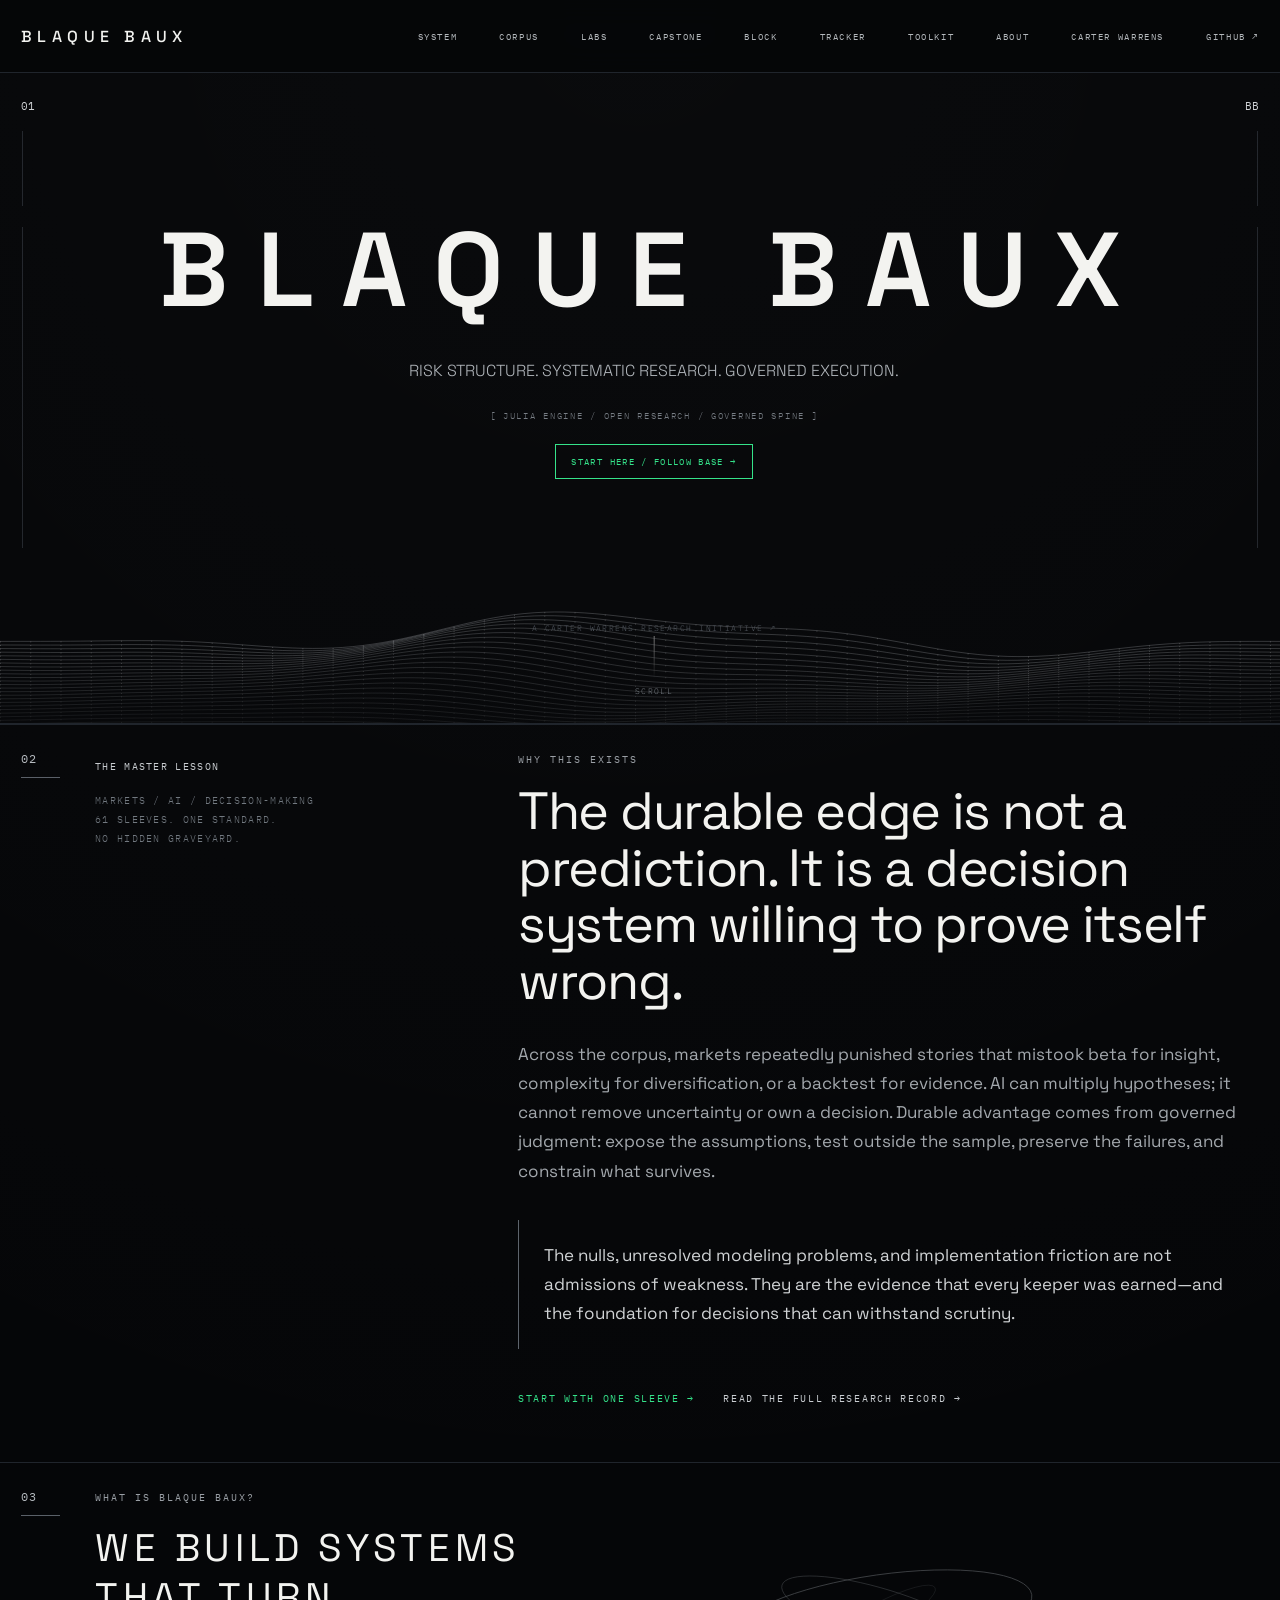
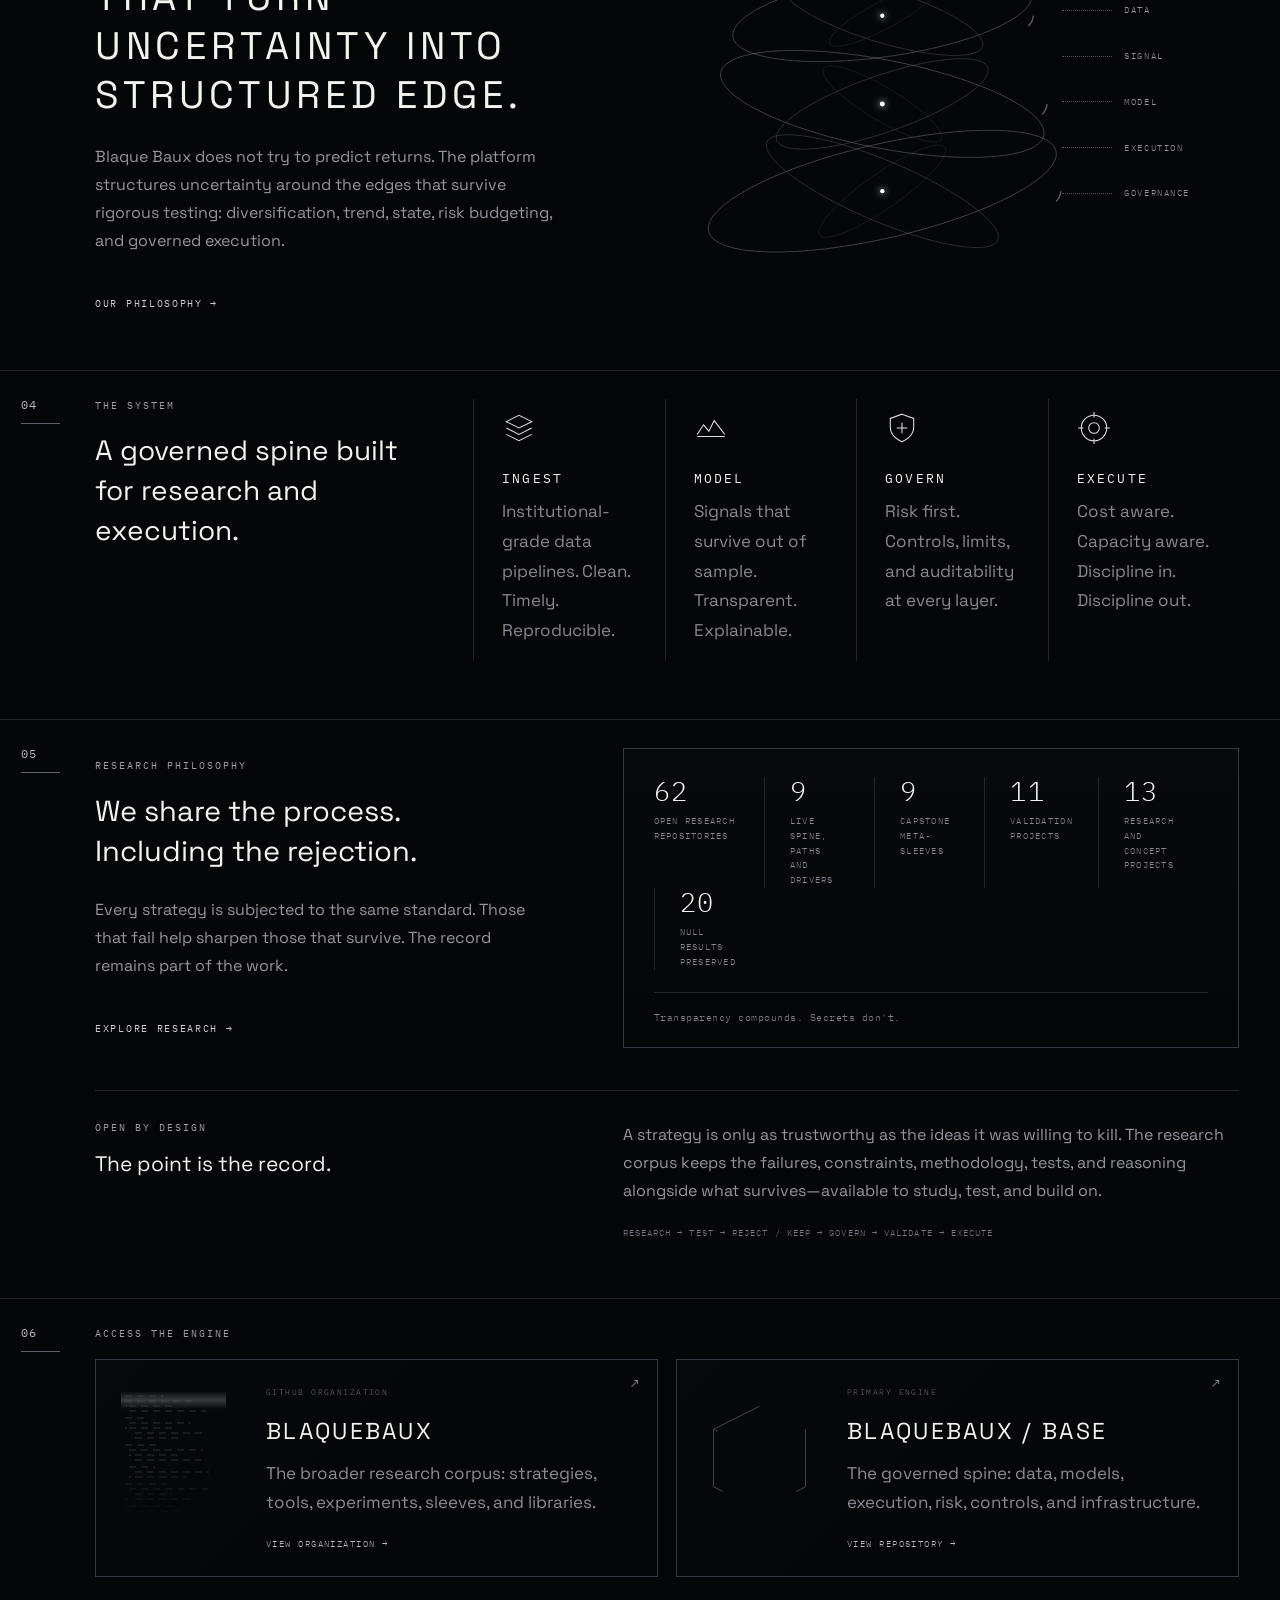
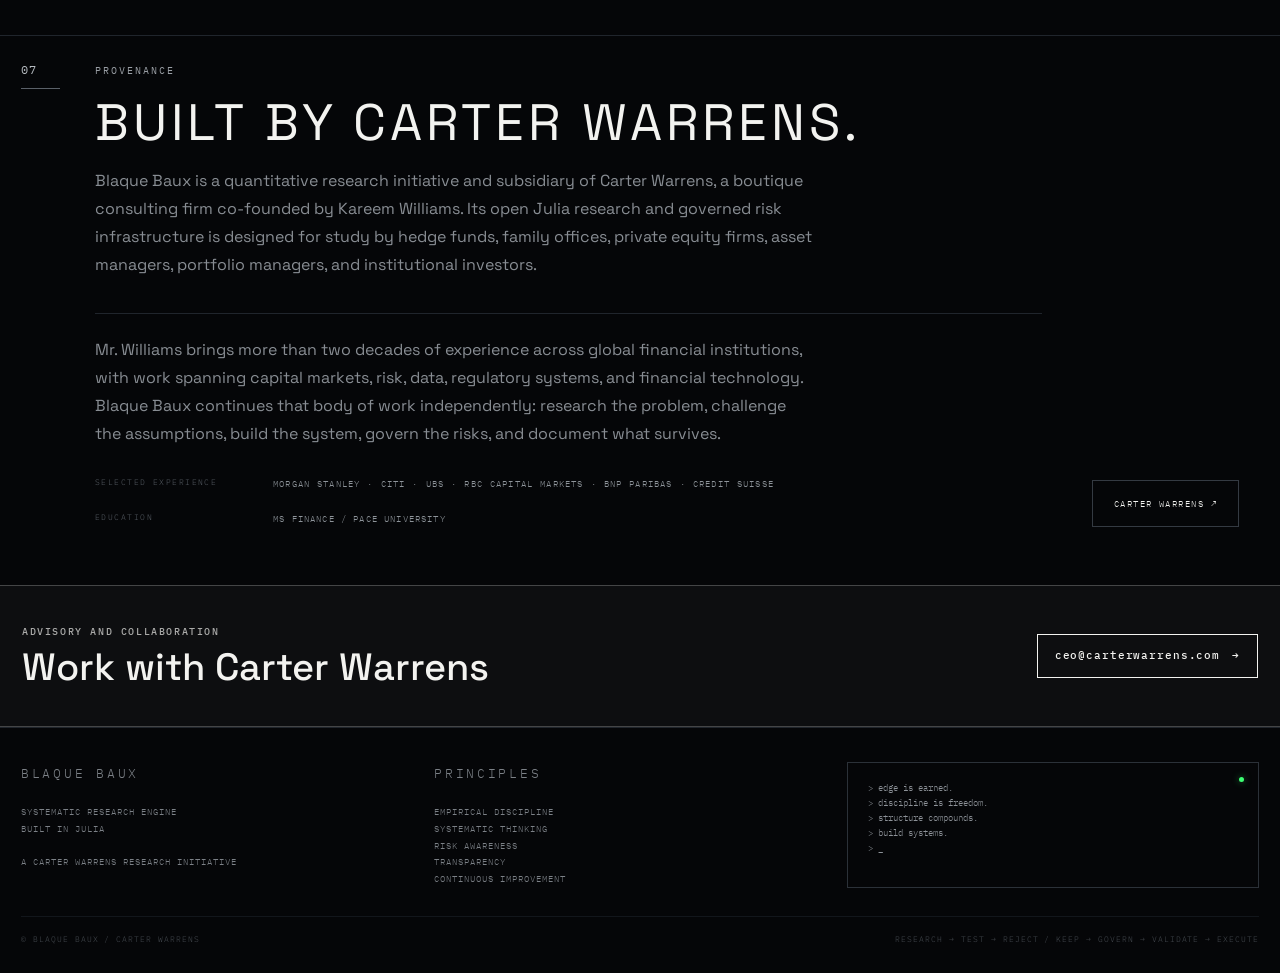
==== index.html @ e94e5d99 "toolkit: dedicated /toolkit/ page + nav, sitemap, llms entry Gives the governed validation toolkit a" ====
<!doctype html>
<html lang="en">
<head>
<meta charset="utf-8">
<meta name="viewport" content="width=device-width, initial-scale=1">
<meta name="google-site-verification" content="dV3jRwW3dOrwzOcweWqBWIUGRLoaKj0uWDyItdjZv2Q">
<title>BLAQUE BAUX — Risk Structure. Systematic Research. Governed Execution.</title>
<link rel="canonical" href="https://www.blaquebaux.com/">
<link rel="icon" href="/favicon.svg" type="image/svg+xml">
<meta name="robots" content="index,follow,max-image-preview:large,max-snippet:-1,max-video-preview:-1">
<meta name="author" content="Carter Warrens">
<meta property="og:title" content="BLAQUE BAUX — Systematic Research and Governed Execution">
<meta property="og:description" content="Julia-based systematic research and governed risk infrastructure for hedge funds, family offices, private equity firms, asset managers, and institutional investors.">
<meta property="og:type" content="website">
<meta property="og:url" content="https://www.blaquebaux.com/">
<meta property="og:site_name" content="BLAQUE BAUX">
<meta property="og:locale" content="en_US">
<meta property="og:image" content="https://www.blaquebaux.com/assets/blaque-baux-social.png">
<meta property="og:image:secure_url" content="https://www.blaquebaux.com/assets/blaque-baux-social.png">
<meta property="og:image:width" content="1200">
<meta property="og:image:height" content="630">
<meta property="og:image:alt" content="BLAQUE BAUX systematic research engine visualization">
<meta name="twitter:card" content="summary_large_image">
<meta name="twitter:title" content="BLAQUE BAUX — Systematic Research and Governed Execution">
<meta name="twitter:description" content="Julia-based systematic research and governed risk infrastructure for hedge funds, family offices, private equity firms, asset managers, and institutional investors.">
<meta name="twitter:image" content="https://www.blaquebaux.com/assets/blaque-baux-social.png">
<meta name="twitter:image:alt" content="BLAQUE BAUX systematic research engine visualization">
<meta name="theme-color" content="#050608">
<meta name="description" content="BLAQUE BAUX is a Julia-based systematic research and governed risk platform for hedge funds, family offices, private equity firms, asset managers, and institutional investors.">
<script type="application/ld+json">
{
  "@context": "https://schema.org",
  "@graph": [
    {
      "@type": "Organization",
      "@id": "https://www.blaquebaux.com/#organization",
      "name": "BLAQUE BAUX",
      "alternateName": "Blaque Baux",
      "url": "https://www.blaquebaux.com/",
      "description": "A Julia-based open systematic research initiative for risk structure, strategy validation, portfolio governance, and disciplined execution.",
      "keywords": ["Julia quantitative finance", "systematic research", "hedge fund research", "family office risk management", "private equity risk management", "asset management", "portfolio management", "institutional investment", "quantitative research", "derivative strategies"],
      "audience": [
        {"@type": "Audience", "audienceType": "Hedge funds"},
        {"@type": "Audience", "audienceType": "Family offices"},
        {"@type": "Audience", "audienceType": "Private equity firms"},
        {"@type": "Audience", "audienceType": "Asset managers and institutional investors"}
      ],
      "image": "https://www.blaquebaux.com/assets/blaque-baux-social.png",
      "sameAs": [
        "https://github.com/blaquebaux",
        "https://www.carterwarrens.com/"
      ]
    },
    {
      "@type": "WebSite",
      "@id": "https://www.blaquebaux.com/#website",
      "url": "https://www.blaquebaux.com/",
      "name": "BLAQUE BAUX",
      "description": "Julia-based open systematic research, validation, governance, and execution for institutional investment teams.",
      "publisher": {"@id": "https://www.blaquebaux.com/#organization"},
      "inLanguage": "en-US"
    },
    {
      "@type": "WebPage",
      "@id": "https://www.blaquebaux.com/#webpage",
      "url": "https://www.blaquebaux.com/",
      "name": "BLAQUE BAUX — Systematic Research and Governed Execution",
      "description": "Open quantitative research and governed risk infrastructure for hedge funds, family offices, private equity firms, asset managers, portfolio managers, and institutional investors.",
      "keywords": "Julia quantitative finance, systematic research, hedge funds, family offices, private equity, asset management, portfolio management, institutional investing, risk management",
      "isPartOf": {"@id": "https://www.blaquebaux.com/#website"},
      "about": {"@id": "https://www.blaquebaux.com/#organization"},
      "primaryImageOfPage": {"@type": "ImageObject", "url": "https://www.blaquebaux.com/assets/blaque-baux-social.png"},
      "inLanguage": "en-US"
    }
  ]
}
</script>

<style>
@import url('https://fonts.googleapis.com/css2?family=Space+Grotesk:wght@400;500;600&family=IBM+Plex+Mono:wght@300;400;500&display=swap');

:root{
  --bg:#050608;
  --panel:#07090c;
  --fg:#f3f3f0;
  --muted:#9a9fa5;
  --dim:#747b83;
  --line:#20252c;
  --line2:#12161b;
  --max:1480px;
}
*{box-sizing:border-box}
html{scroll-behavior:smooth}
body{
  margin:0;
  background:
    radial-gradient(circle at 50% 0%, rgba(255,255,255,.02), transparent 38%),
    var(--bg);
  color:var(--fg);
  font-family:"Space Grotesk",system-ui,sans-serif;
  -webkit-font-smoothing:antialiased;
}
a{color:inherit;text-decoration:none}
button{font:inherit}
::selection{background:#fff;color:#000}

.shell{width:min(var(--max),calc(100% - 42px));margin:0 auto}
.mono{font-family:"IBM Plex Mono",monospace}
.micro{
  font:400 10px/1.4 "IBM Plex Mono",monospace;
  text-transform:uppercase;
  letter-spacing:.20em;
  color:var(--muted);
}
.rule{border-top:1px solid var(--line)}
.section{
  position:relative;
  border-top:1px solid var(--line);
  overflow:hidden;
}
.section-grid{
  display:grid;
  grid-template-columns:54px 1fr;
}
.index{
  padding:28px 0;
  color:#b6bbc0;
  font:400 12px/1 "IBM Plex Mono",monospace;
  letter-spacing:.12em;
  position:relative;
}
.index:after{
  content:"";
  position:absolute;left:0;top:52px;width:39px;height:1px;background:#5a6068;
}
.content{padding:28px 20px 58px}

/* NAV */
nav{
  position:sticky;
  top:0;
  z-index:30;
  background:rgba(5,6,8,.84);
  backdrop-filter:blur(14px);
  border-bottom:1px solid var(--line);
}
.nav-inner{
  height:72px;
  display:flex;
  align-items:center;
  justify-content:space-between;
}
.wordmark{
  font-size:16px;
  font-weight:500;
  letter-spacing:.34em;
  white-space:nowrap;
}
.navlinks{
  display:flex;
  align-items:center;
  gap:42px;
  font:400 9px/1 "IBM Plex Mono",monospace;
  letter-spacing:.18em;
  text-transform:uppercase;
  color:#b4b8bc;
}
.navlinks a{transition:.25s ease}
.navlinks a:hover{color:#fff}

/* HERO */
.hero{
  min-height:650px;
  border-bottom:1px solid var(--line);
  position:relative;
  overflow:hidden;
}
.hero-grid{
  min-height:650px;
  display:grid;
  grid-template-columns:54px 1fr 26px;
}
.hero-left,.hero-right{
  position:relative;
  color:#cfd2d5;
  font:400 11px/1 "IBM Plex Mono",monospace;
  padding-top:28px;
}
.hero-left:after,.hero-right:after{
  content:"";
  position:absolute;
  top:58px;bottom:175px;width:1px;
  background:linear-gradient(to bottom,#343941 0,#343941 18%,transparent 18%,transparent 23%,#343941 23%,#343941 100%);
  opacity:.65;
}
.hero-left:after{left:1px}
.hero-right:after{right:1px}
.hero-right{text-align:right}

.hero-main{
  position:relative;
  display:flex;
  flex-direction:column;
  align-items:center;
  justify-content:center;
  padding:70px 20px 160px;
  z-index:2;
}
.hero-title{
  margin:0;
  width:100%;
  text-align:center;
  font-size:clamp(54px,8.2vw,128px);
  font-weight:600;
  line-height:.82;
  letter-spacing:.26em;
  transform:translateX(.13em);
  white-space:nowrap;
}
.hero-tag{
  margin-top:44px;
  text-align:center;
  font:300 clamp(9px,1vw,13px)/1.5 "IBM Plex Mono",monospace;
  letter-spacing:.30em;
  color:#b2b7bc;
}
.hero-meta{
  margin-top:26px;
  font:300 9px/1 "IBM Plex Mono",monospace;
  letter-spacing:.19em;
  text-transform:uppercase;
  color:#777d84;
}
.hero-tour{margin-top:24px;border:1px solid #35e38a;padding:12px 15px;color:#35e38a;font:400 9px/1 "IBM Plex Mono",monospace;letter-spacing:.15em;text-transform:uppercase;transition:.25s ease}.hero-tour:hover{background:rgba(53,227,138,.08)}
.hero-parent{
  position:absolute;
  bottom:91px;
  left:50%;
  transform:translateX(-50%);
  font:300 8px/1 "IBM Plex Mono",monospace;
  letter-spacing:.18em;
  text-transform:uppercase;
  color:#545a62;
  z-index:5;
  white-space:nowrap;
}
.scroll-indicator{
  position:absolute;
  bottom:28px;
  left:50%;
  transform:translateX(-50%);
  display:flex;
  flex-direction:column;
  align-items:center;
  gap:9px;
  color:#7a8087;
  font:300 8px/1 "IBM Plex Mono",monospace;
  letter-spacing:.18em;
  z-index:5;
}
.scroll-indicator:before{
  content:"";
  height:42px;width:1px;
  background:linear-gradient(#777,transparent);
  animation:pulseLine 2.5s ease-in-out infinite;
}
@keyframes pulseLine{0%,100%{opacity:.25;transform:scaleY(.7)}50%{opacity:.9;transform:scaleY(1)}}

/* animated data field */
#waveCanvas{
  position:absolute;left:0;right:0;bottom:0;
  width:100%;height:255px;
  opacity:.72;
  mask-image:linear-gradient(to bottom,transparent 0%,black 35%,black 100%);
}

/* THESIS */
.thesis-layout{
  display:grid;
  grid-template-columns:minmax(220px,.65fr) minmax(520px,1.35fr);
  gap:76px;
  align-items:start;
}
.thesis-title{
  margin:16px 0 0;
  max-width:960px;
  font-size:clamp(34px,4.1vw,64px);
  font-weight:400;
  line-height:1.08;
  letter-spacing:-.025em;
}
.thesis-copy{
  margin:30px 0 0;
  max-width:850px;
  color:#a3a8ad;
  font-size:17px;
  line-height:1.72;
}
.thesis-proof{
  margin-top:34px;
  padding:21px 0 21px 25px;
  max-width:850px;
  border-left:1px solid #5d646c;
  color:#d0d3d5;
  font-size:15px;
  line-height:1.7;
}
.thesis-side{
  padding-top:4px;
  color:#727980;
  font:300 10px/1.9 "IBM Plex Mono",monospace;
  letter-spacing:.13em;
  text-transform:uppercase;
}
.thesis-side strong{display:block;margin-bottom:15px;color:#c8ccd0;font-weight:400}

/* WHAT */
.what-grid{
  display:grid;
  grid-template-columns:minmax(360px,.9fr) minmax(480px,1.2fr);
  gap:70px;
  align-items:center;
}
.label{margin-bottom:18px}
.statement{
  margin:0;
  max-width:610px;
  font-size:clamp(28px,3vw,45px);
  font-weight:400;
  line-height:1.28;
  letter-spacing:.12em;
  text-transform:uppercase;
}
.copy{
  margin-top:24px;
  max-width:560px;
  color:#92979d;
  font-size:13px;
  line-height:1.75;
}
.text-link{
  display:inline-block;
  margin-top:28px;
  font:400 10px/1 "IBM Plex Mono",monospace;
  letter-spacing:.17em;
  text-transform:uppercase;
  color:#c9cdd1;
}
.thesis-actions{display:flex;flex-wrap:wrap;gap:12px 28px;align-items:center}
.thesis-actions .text-link:first-child{color:#35e38a}

/* orbit viz */
.orbit-wrap{
  min-height:360px;
  position:relative;
  display:grid;
  place-items:center;
}
.orbit{
  position:relative;
  width:min(560px,95%);
  height:310px;
  perspective:800px;
}
.orbit-graphic{position:absolute;inset:0 70px 0 0;width:calc(100% - 70px);height:100%;overflow:visible}
.orbit-axis{stroke:url(#axisFade);stroke-width:1}
.orbit-band{fill:none;stroke:#aeb4ba;stroke-width:.8;opacity:.38;transform-box:fill-box;transform-origin:center;animation:orbitSpin 13s linear infinite}
.orbit-band:nth-of-type(2){animation-duration:17s;animation-direction:reverse}.orbit-band:nth-of-type(3){animation-duration:21s}
.orbit-band ellipse:nth-child(2){opacity:.65}.orbit-band ellipse:nth-child(3){opacity:.32}
.orbit-sweep{stroke:#fff;stroke-width:1.4;stroke-dasharray:12 950;opacity:.95;animation:orbitSweep 4.8s linear infinite}
.orbit-band:nth-of-type(2) .orbit-sweep{animation-delay:-1.7s}.orbit-band:nth-of-type(3) .orbit-sweep{animation-delay:-3.2s}
.orbit-node{fill:#fff;filter:url(#orbitGlow);animation:nodePulse 2.4s ease-in-out infinite}
.orbit-node:nth-of-type(2){animation-delay:-.8s}.orbit-node:nth-of-type(3){animation-delay:-1.6s}
@keyframes orbitSpin{to{transform:rotate(360deg)}}
@keyframes orbitSweep{to{stroke-dashoffset:-962}}
@keyframes nodePulse{0%,100%{opacity:.45}50%{opacity:1;filter:url(#orbitGlow)}}
.orbit-labels{
  position:absolute;right:4%;top:19%;bottom:19%;
  display:flex;flex-direction:column;justify-content:space-between;
  font:300 9px/1 "IBM Plex Mono",monospace;
  letter-spacing:.17em;color:#91969c;text-transform:uppercase;
}
.orbit-labels span{position:relative}
.orbit-labels span:before{
  content:"";position:absolute;right:calc(100% + 12px);top:50%;
  width:50px;height:1px;
  border-top:1px dotted #4b5158;
}

/* SYSTEM */
.system-layout{
  display:grid;
  grid-template-columns:310px 1fr;
  gap:68px;
  align-items:start;
}
.system-title{
  font-size:28px;
  line-height:1.42;
  letter-spacing:.13em;
  text-transform:uppercase;
  margin-top:18px;
}
.system-cards{
  display:grid;
  grid-template-columns:repeat(4,1fr);
}
.sys-card{
  min-height:220px;
  border-left:1px solid var(--line);
  padding:12px 28px 15px;
}
.icon{
  width:34px;height:34px;margin-bottom:22px;color:#ddd;
}
.sys-card h3{
  margin:0 0 12px;
  font:400 13px/1 "IBM Plex Mono",monospace;
  letter-spacing:.17em;
  text-transform:uppercase;
}
.sys-card p{
  margin:0;color:#858a90;font-size:11px;line-height:1.75;
}

/* RESEARCH */
.research-layout{
  display:grid;
  grid-template-columns:.85fr 1.15fr;
  gap:72px;
  align-items:center;
}
.research-title{
  margin:18px 0 0;
  font-size:29px;
  line-height:1.4;
  letter-spacing:.13em;
  text-transform:uppercase;
}
.metrics{
  border:1px solid #343a42;
  padding:28px 30px 22px;
  background:linear-gradient(180deg,rgba(255,255,255,.012),rgba(255,255,255,0));
}
.metric-row{
  display:grid;
  grid-template-columns:repeat(5,1fr);
}
.metric{
  padding:0 25px;
  border-left:1px solid var(--line);
}
.metric:first-child{border-left:0;padding-left:0}
.metric b{
  display:block;
  font:300 27px/1 "IBM Plex Mono",monospace;
  letter-spacing:.05em;
}
.metric span{
  display:block;margin-top:10px;
  font:300 9px/1.65 "IBM Plex Mono",monospace;
  text-transform:uppercase;letter-spacing:.14em;color:#858a90;
}
.metric-note{
  border-top:1px solid var(--line);
  margin-top:22px;padding-top:17px;
  color:#81868c;font:300 10px/1.5 "IBM Plex Mono",monospace;
  letter-spacing:.05em;
}
.research-principle{
  margin-top:42px;
  padding-top:30px;
  border-top:1px solid var(--line);
  display:grid;
  grid-template-columns:.85fr 1.15fr;
  gap:72px;
}
.principle-title{
  margin-top:14px;
  font-size:21px;
  line-height:1.45;
  letter-spacing:.14em;
  text-transform:uppercase;
}
.principle-copy{
  margin:0;
  max-width:690px;
  color:#92979d;
  font-size:13px;
  line-height:1.75;
}
.principle-flow{
  margin-top:20px;
  color:#747a81;
  font:300 9px/1.7 "IBM Plex Mono",monospace;
  letter-spacing:.12em;
  text-transform:uppercase;
}

/* ENGINE */
.repo-grid{
  display:grid;
  grid-template-columns:1fr 1fr;
  gap:18px;
}
.repo-card{
  position:relative;
  min-height:205px;
  border:1px solid #343a42;
  padding:28px 34px;
  background:
    linear-gradient(135deg,rgba(255,255,255,.012),transparent 50%);
  transition:border-color .25s ease,transform .25s ease,background .25s ease;
  overflow:hidden;
}
.repo-card:hover{
  border-color:#737981;
  transform:translateY(-2px);
  background:linear-gradient(135deg,rgba(255,255,255,.028),transparent 55%);
}
.repo-card:after{
  content:"↗";position:absolute;right:18px;top:15px;
  color:#81868d;font-family:"IBM Plex Mono",monospace;font-size:13px;
}
.repo-type{
  font:300 8px/1 "IBM Plex Mono",monospace;
  letter-spacing:.18em;text-transform:uppercase;color:#686e75;
}
.repo-card h3{
  margin:20px 0 13px;
  font-size:23px;font-weight:400;letter-spacing:.10em;
}
.repo-card p{
  margin:0;max-width:440px;
  color:#898e94;font-size:12px;line-height:1.7;
}
.repo-enter{
  margin-top:22px;
  font:300 9px/1 "IBM Plex Mono",monospace;
  letter-spacing:.16em;text-transform:uppercase;color:#b4b9be;
}
.repo-card.has-visual{padding-left:170px}
.repo-visual{position:absolute;left:25px;top:31px;width:115px;height:140px;color:#aeb4ba;opacity:.34;transition:opacity .3s ease,transform .3s ease}
.repo-card:hover .repo-visual{opacity:.58;transform:translateY(-2px)}
.repo-visual.code-field{height:132px;mask-image:linear-gradient(to bottom,#000 55%,transparent)}
.code-lines{stroke-dasharray:7 5;animation:codeFlow 7s linear infinite}.code-scan{animation:codeScan 3.8s ease-in-out infinite}
.repo-visual.engine-cube{top:39px;height:120px;opacity:.42;animation:engineFloat 5s ease-in-out infinite}
.engine-lines{stroke-dasharray:150;stroke-dashoffset:150;animation:engineDraw 7s ease-in-out infinite}
.repo-visual line,.repo-visual path,.repo-visual polyline,.repo-visual polygon{vector-effect:non-scaling-stroke}
@keyframes codeFlow{to{stroke-dashoffset:-72}}
@keyframes codeScan{0%,100%{transform:translateY(-25px);opacity:0}15%,85%{opacity:.55}50%{transform:translateY(125px);opacity:.85}}
@keyframes engineFloat{0%,100%{transform:translateY(0)}50%{transform:translateY(-7px)}}
@keyframes engineDraw{0%,15%{stroke-dashoffset:150;opacity:.25}50%,85%{stroke-dashoffset:0;opacity:1}100%{stroke-dashoffset:-150;opacity:.3}}
@keyframes orbitMobile{
  0%,100%{transform:translateX(-3px) rotate(-7deg) scale(.98)}
  50%{transform:translateX(3px) rotate(7deg) scale(1.02)}
}
@media(prefers-reduced-motion:reduce){.orbit-sweep,.orbit-node{animation-duration:10s!important}.code-lines,.code-scan,.repo-visual.engine-cube,.engine-lines{animation:none!important}}

/* CARTER WARRENS */
.cw{
  display:grid;
  grid-template-columns:1fr auto;
  gap:50px;
  align-items:end;
}
.cw h2{
  margin:18px 0 18px;
  font-size:clamp(30px,4vw,58px);
  line-height:1.05;font-weight:400;letter-spacing:.08em;
}
.cw p{max-width:720px;color:#888d93;font-size:13px;line-height:1.75}
.cw-link{
  border:1px solid #343a42;
  padding:18px 21px;
  font:300 9px/1 "IBM Plex Mono",monospace;
  letter-spacing:.16em;text-transform:uppercase;
  white-space:nowrap;transition:.2s ease;
}
.cw-link:hover{border-color:#777;color:#fff}


/* FOUNDER CREDENTIALS */
.founder-block{
  margin-top:34px;
  padding-top:22px;
  border-top:1px solid var(--line);
}
.founder-bio{
  max-width:820px;
  margin:0;
  color:#9a9fa5;
  font-size:12.5px;
  line-height:1.78;
}
.cred-grid{
  margin-top:28px;
  display:grid;
  grid-template-columns:150px 1fr;
  gap:18px 28px;
  align-items:start;
}
.cred-label{
  font:300 8px/1.5 "IBM Plex Mono",monospace;
  text-transform:uppercase;
  letter-spacing:.18em;
  color:#565c63;
}
.cred-value{
  font:300 9px/1.8 "IBM Plex Mono",monospace;
  text-transform:uppercase;
  letter-spacing:.13em;
  color:#8e949a;
}
.cred-value.experience{
  word-spacing:.1em;
}
@media(max-width:620px){
  .cred-grid{grid-template-columns:1fr;gap:8px}
}

/* FOOTER */
footer{
  border-top:1px solid var(--line);
  padding:34px 0 30px;
}
.footer-grid{
  display:grid;
  grid-template-columns:1fr 1fr 1.15fr;
  gap:55px;
}
.footer-title{
  font-size:13px;letter-spacing:.21em;margin-bottom:18px;
}
.footer-col{
  color:#7c8187;
  font:300 9px/1.85 "IBM Plex Mono",monospace;
  text-transform:uppercase;letter-spacing:.11em;
}
.terminal{
  border:1px solid #2b3138;
  padding:18px 20px;
  color:#8d9298;
  font:300 9px/1.65 "IBM Plex Mono",monospace;
  position:relative;
}
.dot{
  width:5px;height:5px;border-radius:50%;
  background:#3dff73;position:absolute;right:14px;top:14px;
  box-shadow:0 0 7px rgba(61,255,115,.5);
  animation:blink 2s ease-in-out infinite;
}
@keyframes blink{0%,100%{opacity:.35}50%{opacity:1}}
.legal{
  border-top:1px solid var(--line2);
  margin-top:28px;padding-top:18px;
  display:flex;justify-content:space-between;gap:20px;
  color:#454a50;font:300 8px/1 "IBM Plex Mono",monospace;
  letter-spacing:.12em;text-transform:uppercase;
}

/* reveal */
.reveal{
  opacity:0;
  transform:translateY(18px);
  transition:opacity .9s cubic-bezier(.2,.8,.2,1),transform .9s cubic-bezier(.2,.8,.2,1);
}
.reveal.visible{opacity:1;transform:none}
.reveal[data-delay="1"]{transition-delay:.12s}
.reveal[data-delay="2"]{transition-delay:.24s}
.reveal[data-delay="3"]{transition-delay:.36s}

/* subtle moving scanline */
.scan{
  position:fixed;left:0;right:0;height:1px;top:-2px;z-index:100;pointer-events:none;
  background:linear-gradient(90deg,transparent,rgba(255,255,255,.11),transparent);
  animation:scan 14s linear infinite;opacity:.4;
}
@keyframes scan{from{transform:translateY(0)}to{transform:translateY(110vh)}}

@media(max-width:980px){
  .navlinks{gap:18px}.navlinks a:nth-child(-n+2){display:none}
  .hero-title{font-size:clamp(42px,9vw,78px)}
  .thesis-layout,.what-grid,.research-layout,.research-principle,.system-layout,.cw{grid-template-columns:1fr}
  .system-cards{grid-template-columns:1fr 1fr}
  .metric-row{grid-template-columns:1fr 1fr;gap:22px}
  .metric:nth-child(3){border-left:0;padding-left:0}
  .repo-grid{grid-template-columns:1fr}
  .footer-grid{grid-template-columns:1fr}
}
@media(max-width:620px){
  .shell{width:min(var(--max),calc(100% - 24px))}
  .nav-inner{height:62px}.wordmark{font-size:12px}
  .navlinks{gap:11px;font-size:7px;letter-spacing:.1em}
  .navlinks a{display:none}
  .navlinks a:nth-child(2),.navlinks a:nth-child(3),.navlinks a:nth-child(4),.navlinks a:last-child{display:block}
  .hero,.hero-grid{min-height:610px}
  .hero-grid{grid-template-columns:28px 1fr 14px}
  .hero-main{padding:70px 4px 185px}
  .hero-title{font-size:clamp(28px,9.5vw,36px);letter-spacing:.11em;transform:translateX(.055em)}
  .hero-tag{margin-top:32px;font-size:8px;line-height:1.8;letter-spacing:.15em;max-width:290px}
  .hero-meta{margin-top:20px;max-width:275px;text-align:center;line-height:1.7}
  .hero-parent{bottom:102px;font-size:7px;letter-spacing:.12em}
  .scroll-indicator{bottom:24px}
  #waveCanvas{height:220px;opacity:.8;mask-image:linear-gradient(to bottom,transparent 0%,black 18%,black 100%)}
  .section-grid{grid-template-columns:38px 1fr}
  .content{padding:26px 4px 48px 10px}
  .what-grid{gap:28px}
  .thesis-layout{gap:28px}.thesis-title{font-size:clamp(31px,9vw,44px)}.thesis-copy{font-size:15px;line-height:1.68}.thesis-proof{font-size:14px;padding-left:18px}.thesis-side{max-width:310px}
  .orbit-wrap{min-height:345px;overflow:hidden}
  .orbit{width:100%;height:330px;perspective:none}
  .orbit-graphic{inset:0;width:100%;height:270px;overflow:hidden}
  .orbit-band{animation:none!important}
  .orbit-labels{left:0;right:0;top:auto;bottom:8px;display:grid;grid-template-columns:repeat(3,1fr);gap:10px 8px;text-align:center;font-size:8px;line-height:1.35;letter-spacing:.1em}
  .orbit-labels span:before{display:none}
  .system-cards{grid-template-columns:1fr}
  .sys-card{border-left:0;border-top:1px solid var(--line)}
  .metrics{padding:24px 18px 20px}
  .metric-row{grid-template-columns:repeat(2,minmax(0,1fr));gap:28px 0}
  .metric,.metric:first-child{padding:0}
  .metric:nth-child(odd){padding-right:10px}
  .metric:nth-child(even){padding-left:16px}
  .metric b{font-size:clamp(22px,7.4vw,27px);letter-spacing:0;white-space:nowrap}
  .research-principle{gap:24px}
  .repo-card{padding:24px}
  .repo-card.has-visual{padding-left:24px}
  .repo-visual{display:block;left:auto;right:-12px;top:38px;width:96px;height:115px;opacity:.12;pointer-events:none}
  .repo-visual.code-field{height:112px}.repo-visual.engine-cube{top:44px;height:105px;opacity:.17}
  .repo-card:hover .repo-visual{opacity:.2;transform:none}
  .scan{display:none}
}
</style>
<link rel="stylesheet" href="assets/site-wide.css">
</head>

<body>
<div class="scan"></div>

<nav>
  <div class="shell nav-inner">
    <a href="#" class="wordmark">BLAQUE BAUX</a>
    <div class="navlinks">
    <a href="/#system">SYSTEM</a>
    <a href="/corpus/">CORPUS</a>
    <a href="/labs/">LABS</a>
    <a href="/capstone/">CAPSTONE</a>
    <a href="/block/">BLOCK</a>
    <a href="/tracker/">TRACKER</a>
    <a href="/toolkit/">TOOLKIT</a>
    <a href="/about/">ABOUT</a>
    <a href="#carter-warrens">CARTER WARRENS</a>
    <a href="https://github.com/blaquebaux" target="_blank" rel="noopener">GITHUB ↗</a>
  </div>
  </div>
</nav>

<header class="hero">
  <canvas id="waveCanvas"></canvas>
  <div class="shell hero-grid">
    <div class="hero-left">01</div>

    <div class="hero-main">
      <h1 class="hero-title reveal visible">BLAQUE BAUX</h1>
      <div class="hero-tag reveal visible" style="transition-delay:.15s">
        RISK STRUCTURE. SYSTEMATIC RESEARCH. GOVERNED EXECUTION.
      </div>
      <div class="hero-meta reveal visible" style="transition-delay:.3s">
        [ JULIA ENGINE / OPEN RESEARCH / GOVERNED SPINE ]
      </div>
      <a class="hero-tour reveal visible" href="/start/" style="transition-delay:.4s">Start here / Follow BASE →</a>
      <a class="hero-parent" href="https://www.carterwarrens.com" target="_blank" rel="noopener">
        A CARTER WARRENS RESEARCH INITIATIVE ↗
      </a>
      <div class="scroll-indicator">SCROLL</div>
    </div>

    <div class="hero-right">BB</div>
  </div>
</header>

<section class="section" id="thesis">
  <div class="shell section-grid">
    <div class="index">02</div>
    <div class="content">
      <div class="thesis-layout">
        <div class="thesis-side reveal">
          <strong>The master lesson</strong>
          Markets / AI / decision-making<br>
          61 sleeves. One standard.<br>
          No hidden graveyard.
        </div>
        <div class="reveal" data-delay="1">
          <div class="micro">Why this exists</div>
          <h2 class="thesis-title">The durable edge is not a prediction. It is a decision system willing to prove itself wrong.</h2>
          <p class="thesis-copy">Across the corpus, markets repeatedly punished stories that mistook beta for insight, complexity for diversification, or a backtest for evidence. AI can multiply hypotheses; it cannot remove uncertainty or own a decision. Durable advantage comes from governed judgment: expose the assumptions, test outside the sample, preserve the failures, and constrain what survives.</p>
          <p class="thesis-proof">The nulls, unresolved modeling problems, and implementation friction are not admissions of weakness. They are the evidence that every keeper was earned—and the foundation for decisions that can withstand scrutiny.</p>
          <div class="thesis-actions"><a class="text-link" href="start/">Start with one sleeve →</a><a class="text-link" href="corpus/">Read the full research record →</a></div>
        </div>
      </div>
    </div>
  </div>
</section>

<section class="section" id="philosophy">
  <div class="shell section-grid">
    <div class="index">03</div>
    <div class="content">
      <div class="what-grid">
        <div class="reveal">
          <div class="micro label">What is Blaque Baux?</div>
          <h2 class="statement">We build systems that turn uncertainty into structured edge.</h2>
          <p class="copy">
            Blaque Baux does not try to predict returns. The platform structures uncertainty
            around the edges that survive rigorous testing: diversification, trend, state,
            risk budgeting, and governed execution.
          </p>
          <a class="text-link" href="#system">Our philosophy →</a>
        </div>

        <div class="orbit-wrap reveal" data-delay="1">
          <div class="orbit">
            <svg class="orbit-graphic" viewBox="0 0 500 310" aria-hidden="true">
              <defs>
                <linearGradient id="axisFade" x1="0" y1="0" x2="0" y2="1">
                  <stop offset="0" stop-color="#555b62" stop-opacity="0"/>
                  <stop offset=".18" stop-color="#8d9399"/><stop offset=".5" stop-color="#fff"/>
                  <stop offset=".82" stop-color="#8d9399"/><stop offset="1" stop-color="#555b62" stop-opacity="0"/>
                </linearGradient>
                <filter id="orbitGlow" x="-500%" y="-500%" width="1000%" height="1000%">
                  <feGaussianBlur stdDeviation="4" result="blur"/><feMerge><feMergeNode in="blur"/><feMergeNode in="SourceGraphic"/></feMerge>
                </filter>
              </defs>
              <line class="orbit-axis" x1="235" y1="18" x2="235" y2="292"/>
              <g class="orbit-band">
                <ellipse cx="235" cy="68" rx="154" ry="42" transform="rotate(-8 235 68)"/><ellipse cx="235" cy="68" rx="107" ry="27" transform="rotate(17 235 68)"/><ellipse cx="235" cy="68" rx="61" ry="14" transform="rotate(-28 235 68)"/><ellipse class="orbit-sweep" cx="235" cy="68" rx="154" ry="42"/>
              </g>
              <g class="orbit-band">
                <ellipse cx="235" cy="158" rx="168" ry="45" transform="rotate(11 235 158)"/><ellipse cx="235" cy="158" rx="114" ry="29" transform="rotate(-19 235 158)"/><ellipse cx="235" cy="158" rx="70" ry="17" transform="rotate(31 235 158)"/><ellipse class="orbit-sweep" cx="235" cy="158" rx="168" ry="45"/>
              </g>
              <g class="orbit-band">
                <ellipse cx="235" cy="247" rx="182" ry="48" transform="rotate(-13 235 247)"/><ellipse cx="235" cy="247" rx="128" ry="31" transform="rotate(23 235 247)"/><ellipse cx="235" cy="247" rx="78" ry="18" transform="rotate(-35 235 247)"/><ellipse class="orbit-sweep" cx="235" cy="247" rx="182" ry="48"/>
              </g>
              <circle class="orbit-node" cx="235" cy="68" r="2.2"/>
              <circle class="orbit-node" cx="235" cy="158" r="2.5"/>
              <circle class="orbit-node" cx="235" cy="247" r="2.2"/>
            </svg>
            <div class="orbit-labels">
              <span>Data</span>
              <span>Signal</span>
              <span>Model</span>
              <span>Execution</span>
              <span>Governance</span>
            </div>
          </div>
        </div>
      </div>
    </div>
  </div>
</section>

<section class="section" id="system">
  <div class="shell section-grid">
    <div class="index">04</div>
    <div class="content">
      <div class="system-layout">
        <div class="reveal">
          <div class="micro">The system</div>
          <div class="system-title">A governed spine built for research and execution.</div>
        </div>

        <div class="system-cards">
          <div class="sys-card reveal" data-delay="1">
            <svg class="icon" viewBox="0 0 32 32" fill="none" stroke="currentColor">
              <path d="M4 10 16 4l12 6-12 6L4 10Z"/><path d="m4 16 12 6 12-6"/><path d="m4 22 12 6 12-6"/>
            </svg>
            <h3>Ingest</h3>
            <p>Institutional-grade data pipelines. Clean. Timely. Reproducible.</p>
          </div>

          <div class="sys-card reveal" data-delay="1">
            <svg class="icon" viewBox="0 0 32 32" fill="none" stroke="currentColor">
              <path d="M3 22 9 13l5 6 5-10 10 13"/><path d="M3 24h26"/>
            </svg>
            <h3>Model</h3>
            <p>Signals that survive out of sample. Transparent. Explainable.</p>
          </div>

          <div class="sys-card reveal" data-delay="2">
            <svg class="icon" viewBox="0 0 32 32" fill="none" stroke="currentColor">
              <path d="M16 3 27 7v8c0 7-4.5 11-11 14C9.5 26 5 22 5 15V7l11-4Z"/><path d="M11 16h10M16 11v10"/>
            </svg>
            <h3>Govern</h3>
            <p>Risk first. Controls, limits, and auditability at every layer.</p>
          </div>

          <div class="sys-card reveal" data-delay="3">
            <svg class="icon" viewBox="0 0 32 32" fill="none" stroke="currentColor">
              <circle cx="16" cy="16" r="12"/><circle cx="16" cy="16" r="5"/><path d="M16 1v5M31 16h-5M16 31v-5M1 16h5"/>
            </svg>
            <h3>Execute</h3>
            <p>Cost aware. Capacity aware. Discipline in. Discipline out.</p>
          </div>
        </div>
      </div>
    </div>
  </div>
</section>

<section class="section" id="research">
  <div class="shell section-grid">
    <div class="index">05</div>
    <div class="content">
      <div class="research-layout">
        <div class="reveal">
          <div class="micro">Research philosophy</div>
          <div class="research-title">We share the process.<br>Including the rejection.</div>
          <p class="copy">
            Every strategy is subjected to the same standard. Those that fail
            help sharpen those that survive. The record remains part of the work.
          </p>
          <a class="text-link" href="https://github.com/orgs/blaquebaux/repositories" target="_blank" rel="noopener">Explore research →</a>
        </div>

        <div class="metrics reveal" data-delay="1">
          <div class="metric-row">
            <div class="metric"><b>62</b><span>open research<br>repositories</span></div>
            <div class="metric"><b>9</b><span>live spine, paths<br>and drivers</span></div>
            <div class="metric"><b>9</b><span>capstone<br>meta-sleeves</span></div>
            <div class="metric"><b>11</b><span>validation<br>projects</span></div>
            <div class="metric"><b>13</b><span>research and<br>concept projects</span></div>
            <div class="metric"><b>20</b><span>null results<br>preserved</span></div>
          </div>
          <div class="metric-note">Transparency compounds. Secrets don't.</div>
        </div>
      </div>

      <div class="research-principle reveal">
        <div>
          <div class="micro">Open by design</div>
          <div class="principle-title">The point is the record.</div>
        </div>
        <div>
          <p class="principle-copy">
            A strategy is only as trustworthy as the ideas it was willing to kill.
            The research corpus keeps the failures, constraints, methodology, tests,
            and reasoning alongside what survives—available to study, test, and build on.
          </p>
          <div class="principle-flow">Research → Test → Reject / Keep → Govern → Validate → Execute</div>
        </div>
      </div>
    </div>
  </div>
</section>

<section class="section">
  <div class="shell section-grid">
    <div class="index">06</div>
    <div class="content">
      <div class="micro" style="margin-bottom:18px">Access the engine</div>
      <div class="repo-grid">
        <a class="repo-card has-visual reveal" href="https://github.com/blaquebaux" target="_blank" rel="noopener">
          <svg class="repo-visual code-field" viewBox="0 0 115 132" fill="none" stroke="currentColor" aria-hidden="true">
            <defs><linearGradient id="codeGlow" x1="0" y1="0" x2="0" y2="1"><stop stop-color="#fff" stop-opacity="0"/><stop offset=".5" stop-color="#fff"/><stop offset="1" stop-color="#fff" stop-opacity="0"/></linearGradient></defs>
            <g class="code-lines" stroke-width=".65">
              <path d="M4 5h38M4 10h67M8 15h43M8 20h77M4 27h24M8 32h61M8 37h46M14 42h72M14 47h48M4 54h34M8 59h74M14 64h42M14 69h66M8 76h26M14 81h74M14 86h52M4 93h48M8 98h79M14 103h37M14 108h61M8 115h43M4 120h70"/>
            </g>
            <g stroke-width="1.2" opacity=".8"><path d="M4 15h2M4 37h2M8 64h2M8 86h2M4 108h2"/></g>
            <rect class="code-scan" x="0" y="0" width="105" height="18" fill="url(#codeGlow)" stroke="none" opacity=".6"/>
          </svg>
          <div class="repo-type">GitHub organization</div>
          <h3>BLAQUEBAUX</h3>
          <p>The broader research corpus: strategies, tools, experiments, sleeves, and libraries.</p>
          <div class="repo-enter">View organization →</div>
        </a>

        <a class="repo-card has-visual reveal" data-delay="1" href="https://github.com/blaquebaux/base" target="_blank" rel="noopener">
          <svg class="repo-visual engine-cube" viewBox="0 0 120 120" fill="none" stroke="currentColor" aria-hidden="true">
            <g class="engine-lines" stroke-width=".8">
              <polygon points="60,5 108,29 60,53 12,29"/><polygon points="12,29 60,53 60,113 12,89"/><polygon points="108,29 60,53 60,113 108,89"/>
              <polyline points="12,49 60,73 108,49"/><polyline points="12,69 60,93 108,69"/>
              <polyline points="28,21 76,45 76,105"/><polyline points="44,13 92,37 92,97"/>
              <polyline points="92,21 44,45 44,105"/><polyline points="76,13 28,37 28,97"/>
              <path d="M12 29h96M60 53 12 89M60 53l48 36" opacity=".45"/>
            </g>
          </svg>
          <div class="repo-type">Primary engine</div>
          <h3>BLAQUEBAUX / BASE</h3>
          <p>The governed spine: data, models, execution, risk, controls, and infrastructure.</p>
          <div class="repo-enter">View repository →</div>
        </a>
      </div>
    </div>
  </div>
</section>

<section class="section" id="carter-warrens">
  <div class="shell section-grid">
    <div class="index">07</div>
    <div class="content">
      <div class="cw">
        <div class="reveal">
          <div class="micro">Provenance</div>
          <h2>BUILT BY CARTER WARRENS.</h2>

          <p>
            Blaque Baux is a quantitative research initiative and subsidiary of Carter Warrens,
            a boutique consulting firm co-founded by Kareem Williams. Its open Julia research and
            governed risk infrastructure is designed for study by hedge funds, family offices,
            private equity firms, asset managers, portfolio managers, and institutional investors.
          </p>

          <div class="founder-block">
            <p class="founder-bio">
              Mr. Williams brings more than two decades of experience across global financial institutions,
              with work spanning capital markets, risk, data, regulatory systems, and financial technology.
              Blaque Baux continues that body of work independently: research the problem, challenge the
              assumptions, build the system, govern the risks, and document what survives.
            </p>

            <div class="cred-grid">
              <div class="cred-label">Selected experience</div>
              <div class="cred-value experience">
                Morgan Stanley · Citi · UBS · RBC Capital Markets · BNP Paribas · Credit Suisse
              </div>

              <div class="cred-label">Education</div>
              <div class="cred-value">
                MS Finance / Pace University
              </div>
            </div>
          </div>
        </div>

        <a class="cw-link reveal" data-delay="1"
           href="https://www.carterwarrens.com" target="_blank" rel="noopener">
          Carter Warrens ↗
        </a>
      </div>
    </div>
  </div>
</section>

<aside class="site-contact" aria-label="Contact Carter Warrens"><div class="site-contact-inner"><div><span class="site-contact-label">Advisory and collaboration</span><span class="site-contact-title">Work with Carter Warrens</span></div><a class="site-contact-link" href="mailto:ceo@carterwarrens.com"><span>ceo@carterwarrens.com</span><span>→</span></a></div></aside>

<footer>
  <div class="shell">
    <div class="footer-grid">
      <div class="footer-col">
        <div class="footer-title">BLAQUE BAUX</div>
        Systematic research engine<br>
        Built in Julia<br><br>
        A Carter Warrens research initiative
      </div>

      <div class="footer-col">
        <div class="footer-title">PRINCIPLES</div>
        Empirical discipline<br>
        Systematic thinking<br>
        Risk awareness<br>
        Transparency<br>
        Continuous improvement
      </div>

      <div class="terminal">
        <div class="dot"></div>
        &gt; edge is earned.<br>
        &gt; discipline is freedom.<br>
        &gt; structure compounds.<br>
        &gt; build systems.<br>
        &gt; _
      </div>
    </div>

    <div class="legal">
      <span>© BLAQUE BAUX / CARTER WARRENS</span>
      <span>RESEARCH → TEST → REJECT / KEEP → GOVERN → VALIDATE → EXECUTE</span>
    </div>
  </div>
</footer>

<script>
/* Reveal on scroll */
const observer = new IntersectionObserver((entries)=>{
  entries.forEach(entry=>{
    if(entry.isIntersecting){
      entry.target.classList.add('visible');
      observer.unobserve(entry.target);
    }
  });
},{threshold:.15});
document.querySelectorAll('.reveal:not(.visible)').forEach(el=>observer.observe(el));

/* Hero particle field — deliberately slow */
const canvas = document.getElementById('waveCanvas');
const ctx = canvas.getContext('2d');
let W=0,H=0,dpr=Math.min(window.devicePixelRatio||1,2);
let t=0;
const orbitBands=[...document.querySelectorAll('.orbit-band')];
const orbitCenters=[68,158,247];

function resize(){
  const r=canvas.getBoundingClientRect();
  W=r.width; H=r.height;
  canvas.width=Math.floor(W*dpr);
  canvas.height=Math.floor(H*dpr);
  ctx.setTransform(dpr,0,0,dpr,0,0);
}
window.addEventListener('resize',resize);
resize();

function draw(){
  ctx.clearRect(0,0,W,H);
  t += 0.0045;

  const mobile=W<=620;
  const rows=mobile?18:28;
  const cols=mobile?Math.max(44,Math.floor(W/8)):Math.max(80,Math.floor(W/10));
  const base=mobile?H*.56:H*.68;

  for(let r=0;r<rows;r++){
    const depth=r/(rows-1);
    const yBase=base + depth*H*.38;
    const amp=(1-depth)*34 + 5;
    const alpha=.09 + (1-depth)*.38;

    ctx.beginPath();
    for(let c=0;c<cols;c++){
      const x=c/(cols-1)*W;
      const nx=x/W;
      const envelope=Math.sin(Math.PI*nx);
      const wave =
        Math.sin(nx*10.5 + t*6 + r*.17)*amp*.42 +
        Math.sin(nx*23 - t*3.2 + r*.11)*amp*.18 +
        Math.sin(nx*4.2 + r*.07)*amp*.32;
      const y=yBase-wave*envelope;
      if(c===0)ctx.moveTo(x,y); else ctx.lineTo(x,y);
    }
    ctx.strokeStyle=`rgba(220,225,230,${alpha})`;
    ctx.lineWidth=mobile ? .85 : .65;
    ctx.stroke();

    for(let c=0;c<cols;c+=3){
      const x=c/(cols-1)*W;
      const nx=x/W;
      const envelope=Math.sin(Math.PI*nx);
      const wave =
        Math.sin(nx*10.5 + t*6 + r*.17)*amp*.42 +
        Math.sin(nx*23 - t*3.2 + r*.11)*amp*.18 +
        Math.sin(nx*4.2 + r*.07)*amp*.32;
      const y=yBase-wave*envelope;
      ctx.fillStyle=`rgba(235,238,240,${alpha*.75})`;
      ctx.fillRect(x,y,1,1);
    }
  }
  requestAnimationFrame(draw);
}
draw();

/* Android-safe mobile orbit motion */
function animateMobileOrbit(now){
  const mobile=window.innerWidth<=620;
  orbitBands.forEach((band,i)=>{
    if(mobile){
      const speed=3600+i*850;
      const direction=i===1?-1:1;
      const angle=Math.sin(now/speed+i*2.1)*9*direction;
      band.setAttribute('transform',`rotate(${angle.toFixed(2)} 235 ${orbitCenters[i]})`);
    }else{
      band.removeAttribute('transform');
    }
  });
  requestAnimationFrame(animateMobileOrbit);
}
requestAnimationFrame(animateMobileOrbit);
</script>
</body>
</html>
---- assets/site-wide.css ----
/* Shared readability and contact layer. Labels retain each page's mono/caps system. */
body{font-size:17px}

p{
  font-size:max(1em,16px)!important;
  text-transform:none!important;
  letter-spacing:normal!important;
}

.hero p,.hero-copy,.hero-tag,.stand,.copy,.principle-copy,.founder-bio,
.cw p,.head p,.section-head p,.feature-head p,.detail-desc,.thesis,
.finding,.generic-copy,.coverage-grid p,.banner,.footnote,.note{
  font-family:"Space Grotesk",system-ui,sans-serif!important;
  font-size:16px!important;
  line-height:1.75!important;
  letter-spacing:normal!important;
  text-transform:none!important;
}

.what-title,.system-title,.research-title,.principle-title,.rule .k,
.wrap h2{
  text-transform:none!important;
  letter-spacing:normal!important;
}

.repo-desc,.axis-value,.risk-cell span{font-size:14px!important;line-height:1.65!important}
.desc{font-family:"Space Grotesk",system-ui,sans-serif!important;font-size:12px!important;line-height:1.55!important;letter-spacing:normal!important;text-transform:none!important}
.labcopy .finding{font-size:15px!important}

.site-contact{
  color:inherit;
  padding:38px 0;
  border-top:1px solid color-mix(in srgb,currentColor 24%,transparent);
  border-bottom:1px solid color-mix(in srgb,currentColor 24%,transparent);
  background:color-mix(in srgb,currentColor 3%,transparent);
}
.site-contact-inner{
  width:min(1480px,calc(100% - 44px));
  margin:auto;
  display:flex;
  align-items:center;
  justify-content:space-between;
  gap:28px;
}
.wrap>.site-contact .site-contact-inner{width:100%}
.site-contact-label{
  display:block;
  font:500 10px/1.5 "IBM Plex Mono",monospace;
  letter-spacing:.16em;
  text-transform:uppercase;
  opacity:.68;
}
.site-contact-title{display:block;margin-top:7px;font-size:clamp(22px,3vw,38px);font-weight:500;line-height:1.12}
.site-contact-link{
  flex:none;
  display:inline-flex;
  align-items:center;
  gap:12px;
  padding:13px 17px;
  border:1px solid currentColor;
  color:inherit;
  text-decoration:none;
  font:500 11px/1.4 "IBM Plex Mono",monospace;
  letter-spacing:.08em;
}
.site-contact-link:hover,.site-contact-link:focus-visible{background:currentColor;outline:none}
.site-contact-link:hover span,.site-contact-link:focus-visible span{filter:invert(1)}

@media(max-width:680px){
  body{font-size:16px}
  .site-contact{padding:30px 0}
  .site-contact-inner{width:min(100% - 24px,1480px);display:block}
  .site-contact-link{margin-top:22px;width:100%;justify-content:space-between}
}
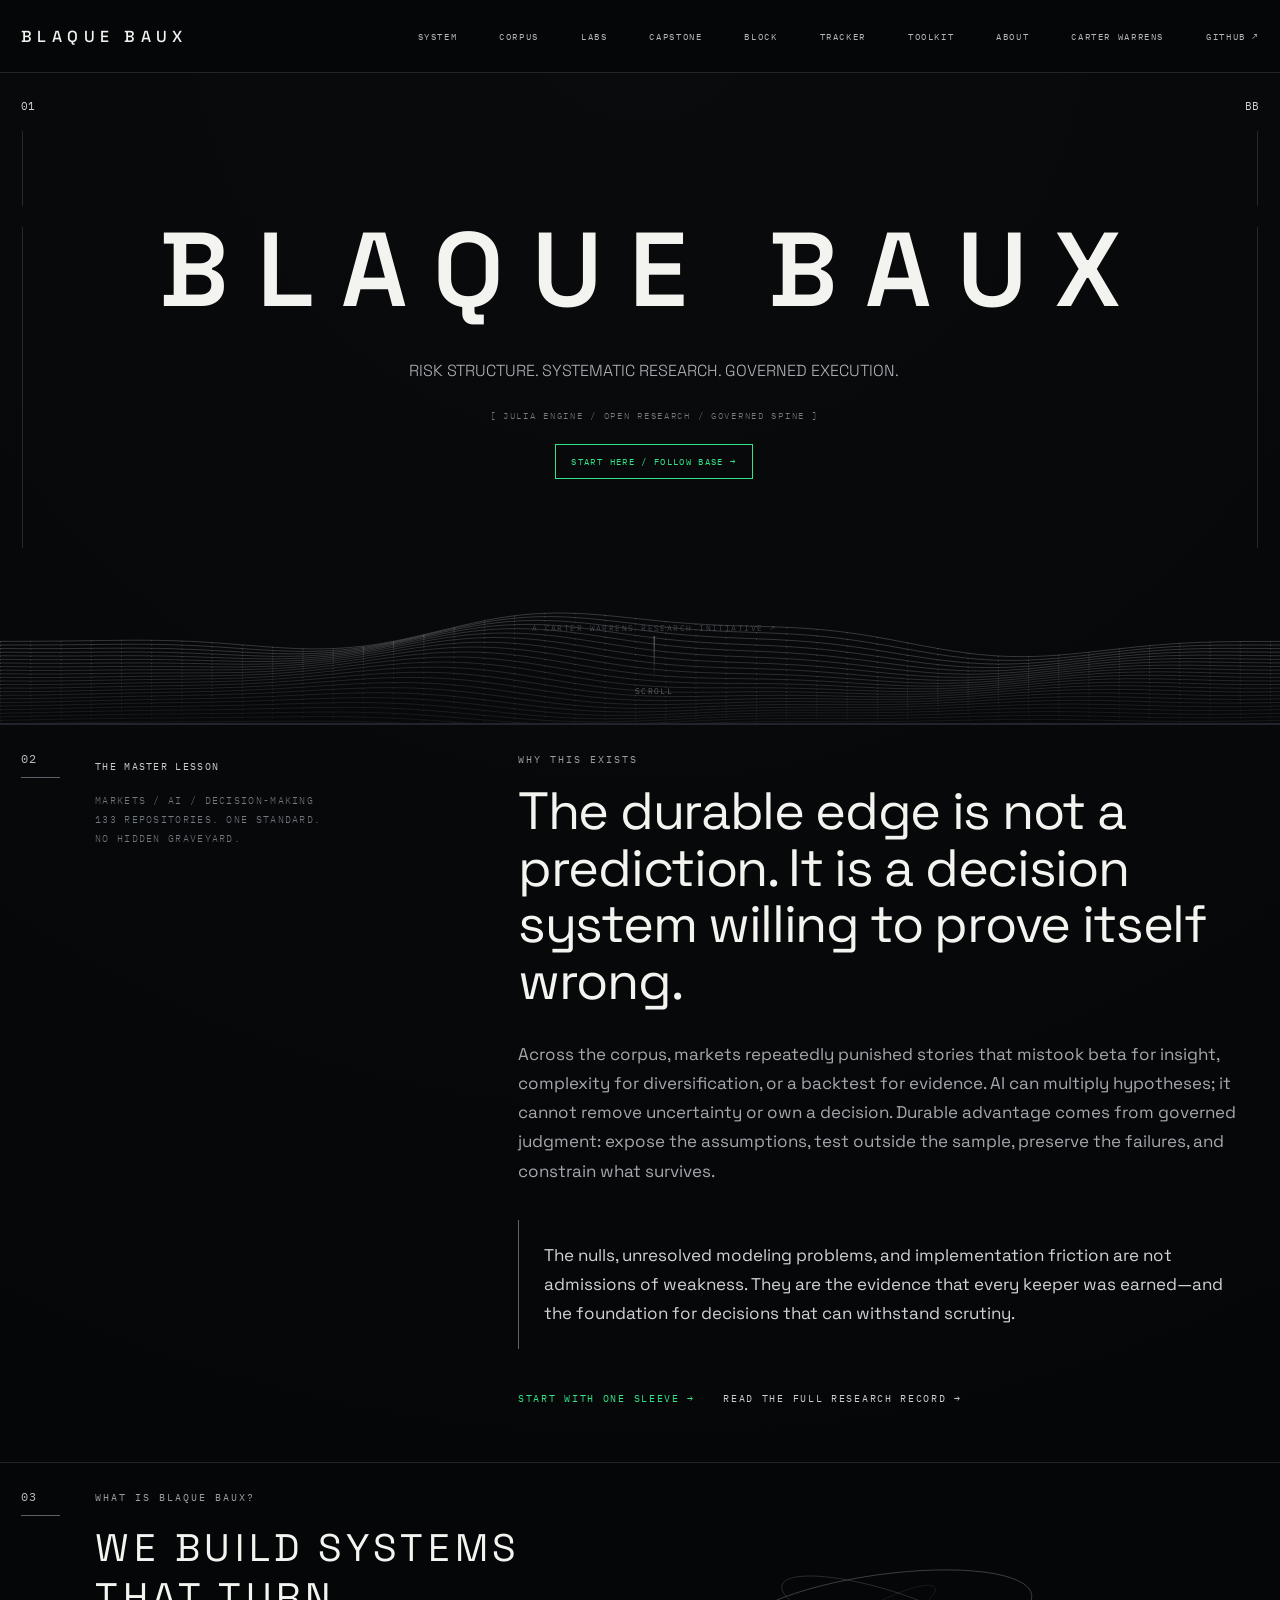
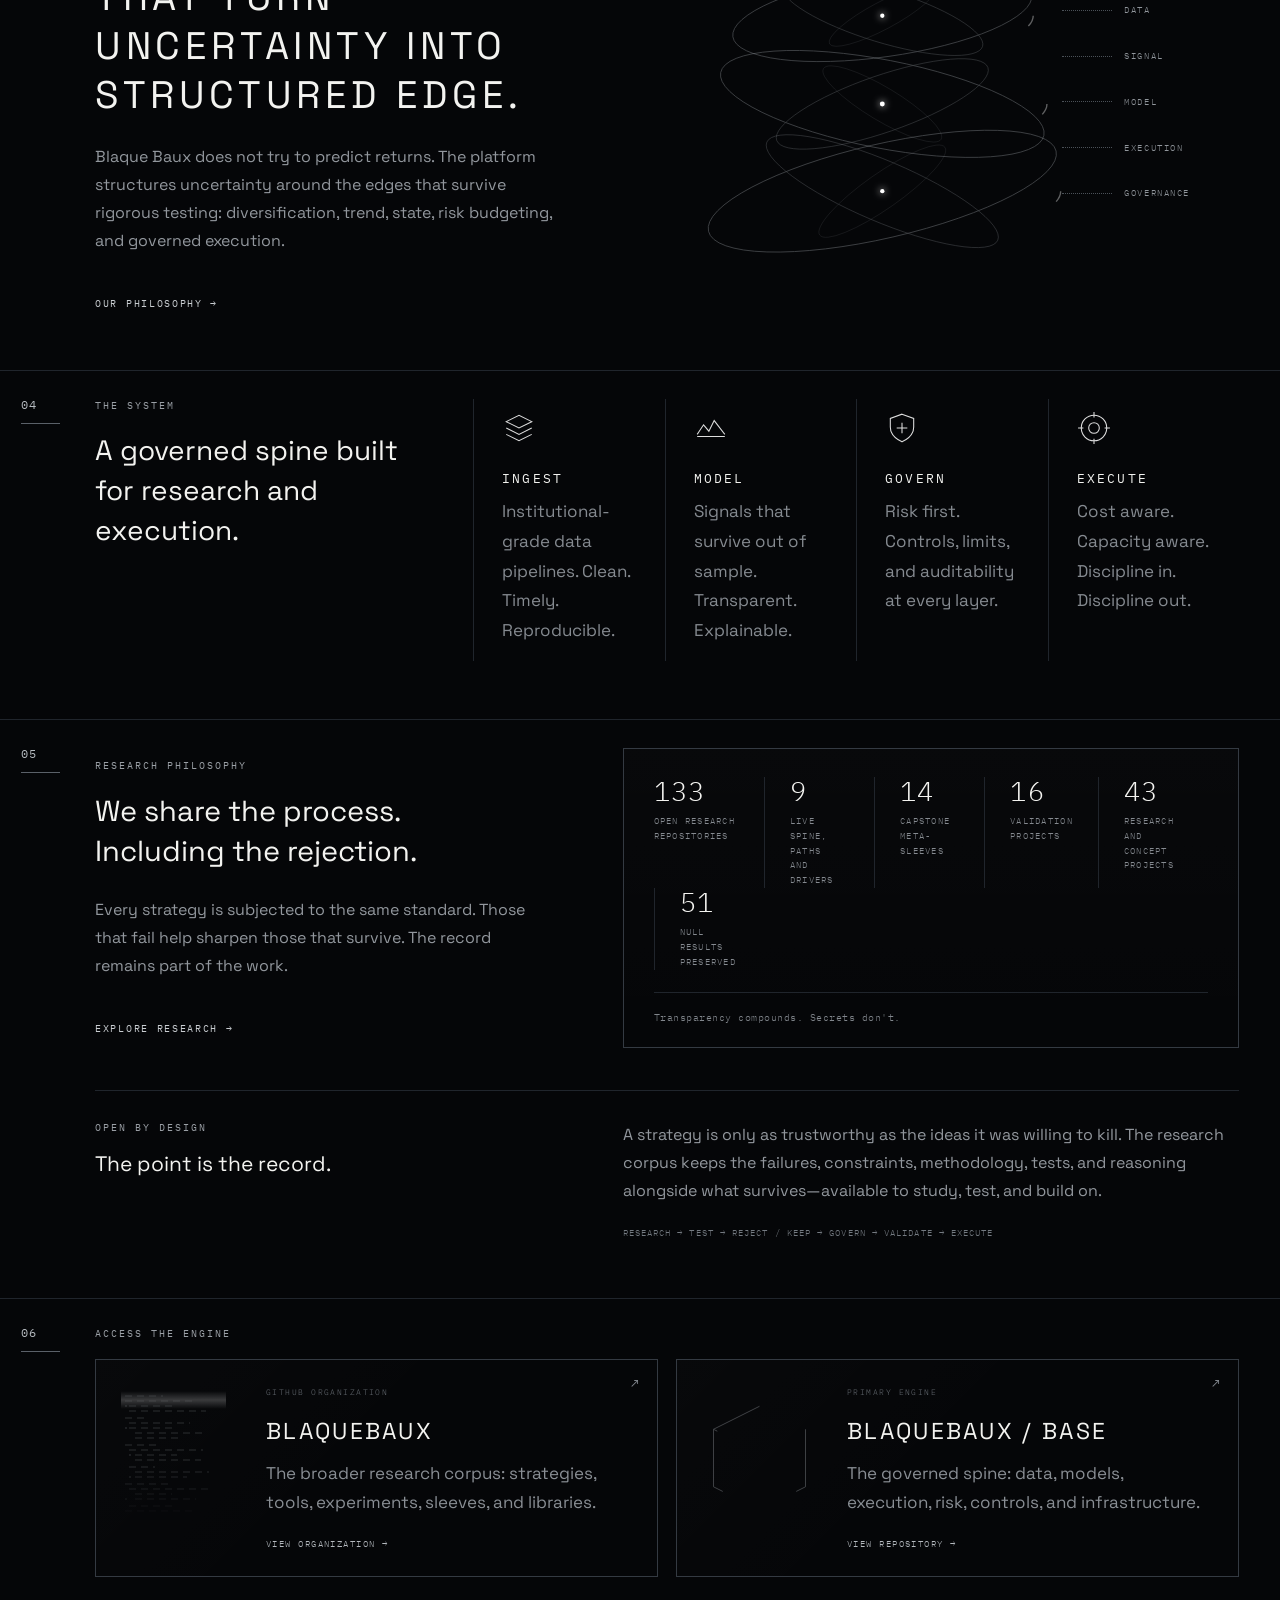
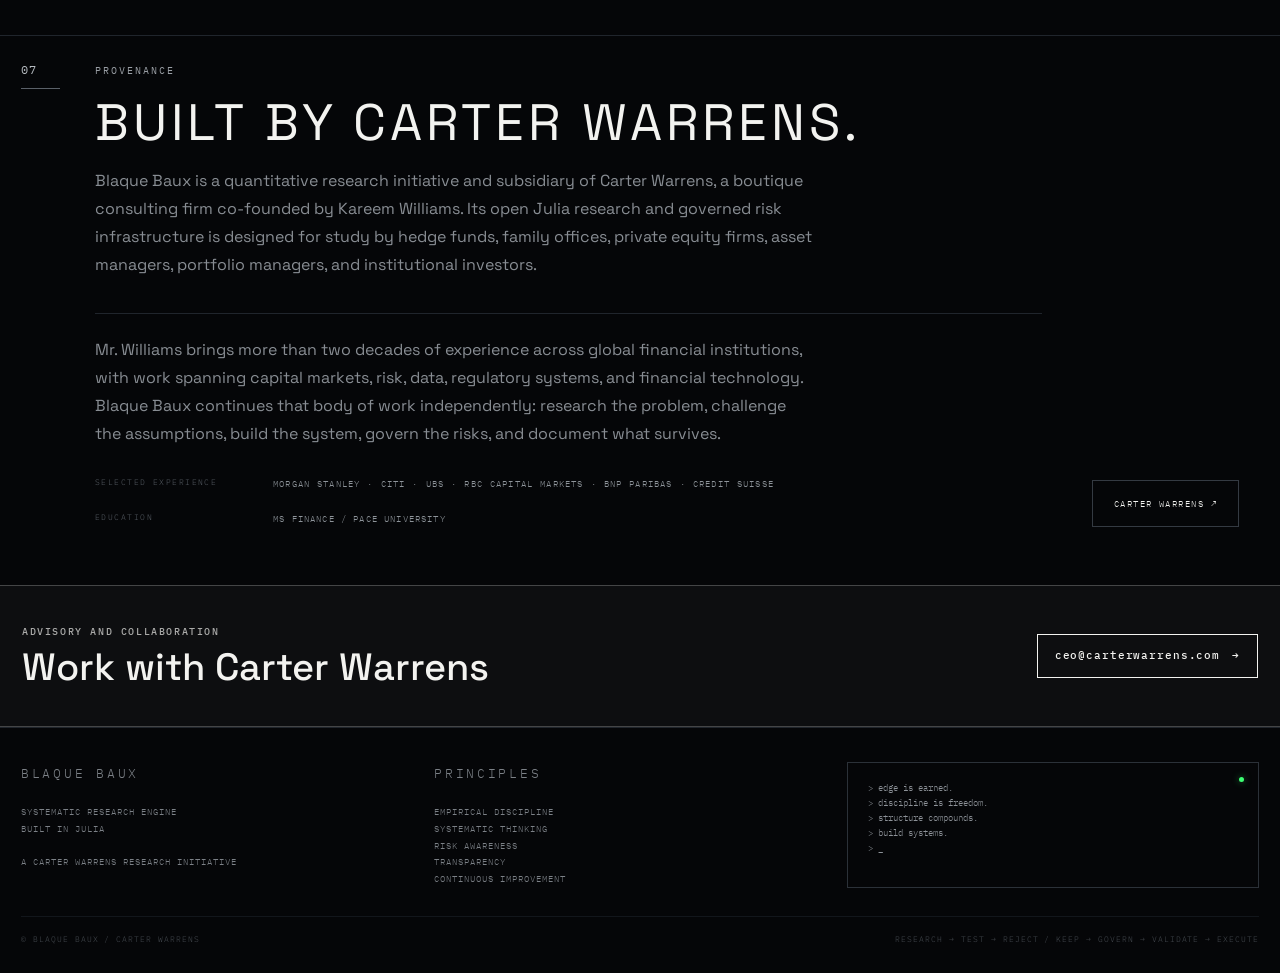
==== commit 75666044: "Audit site counts against current corpus" ====
--- a/index.html
+++ b/index.html
@@ -786,7 +786,7 @@
         <div class="thesis-side reveal">
           <strong>The master lesson</strong>
           Markets / AI / decision-making<br>
-          61 sleeves. One standard.<br>
+          133 repositories. One standard.<br>
           No hidden graveyard.
         </div>
         <div class="reveal" data-delay="1">
@@ -923,12 +923,12 @@
 
         <div class="metrics reveal" data-delay="1">
           <div class="metric-row">
-            <div class="metric"><b>62</b><span>open research<br>repositories</span></div>
+            <div class="metric"><b>133</b><span>open research<br>repositories</span></div>
             <div class="metric"><b>9</b><span>live spine, paths<br>and drivers</span></div>
-            <div class="metric"><b>9</b><span>capstone<br>meta-sleeves</span></div>
-            <div class="metric"><b>11</b><span>validation<br>projects</span></div>
-            <div class="metric"><b>13</b><span>research and<br>concept projects</span></div>
-            <div class="metric"><b>20</b><span>null results<br>preserved</span></div>
+            <div class="metric"><b>14</b><span>capstone<br>meta-sleeves</span></div>
+            <div class="metric"><b>16</b><span>validation<br>projects</span></div>
+            <div class="metric"><b>43</b><span>research and<br>concept projects</span></div>
+            <div class="metric"><b>51</b><span>null results<br>preserved</span></div>
           </div>
           <div class="metric-note">Transparency compounds. Secrets don't.</div>
         </div>
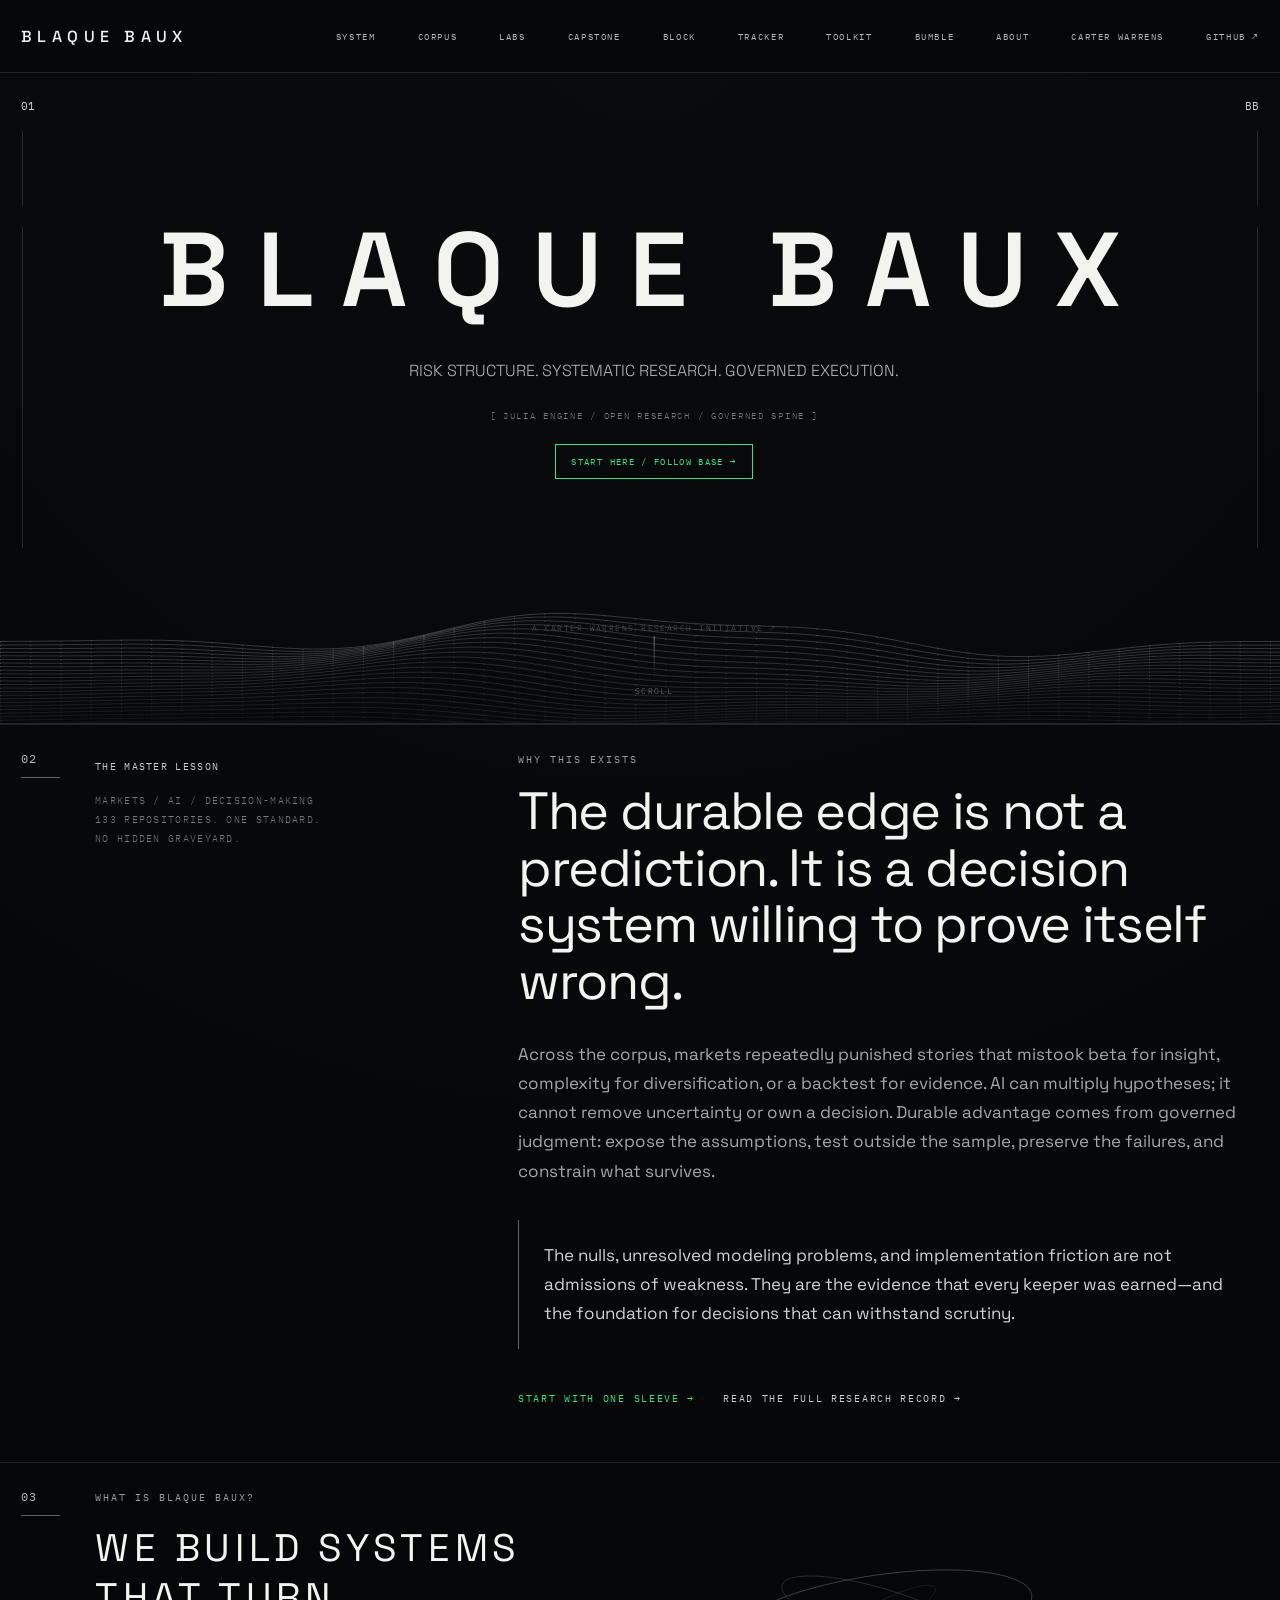
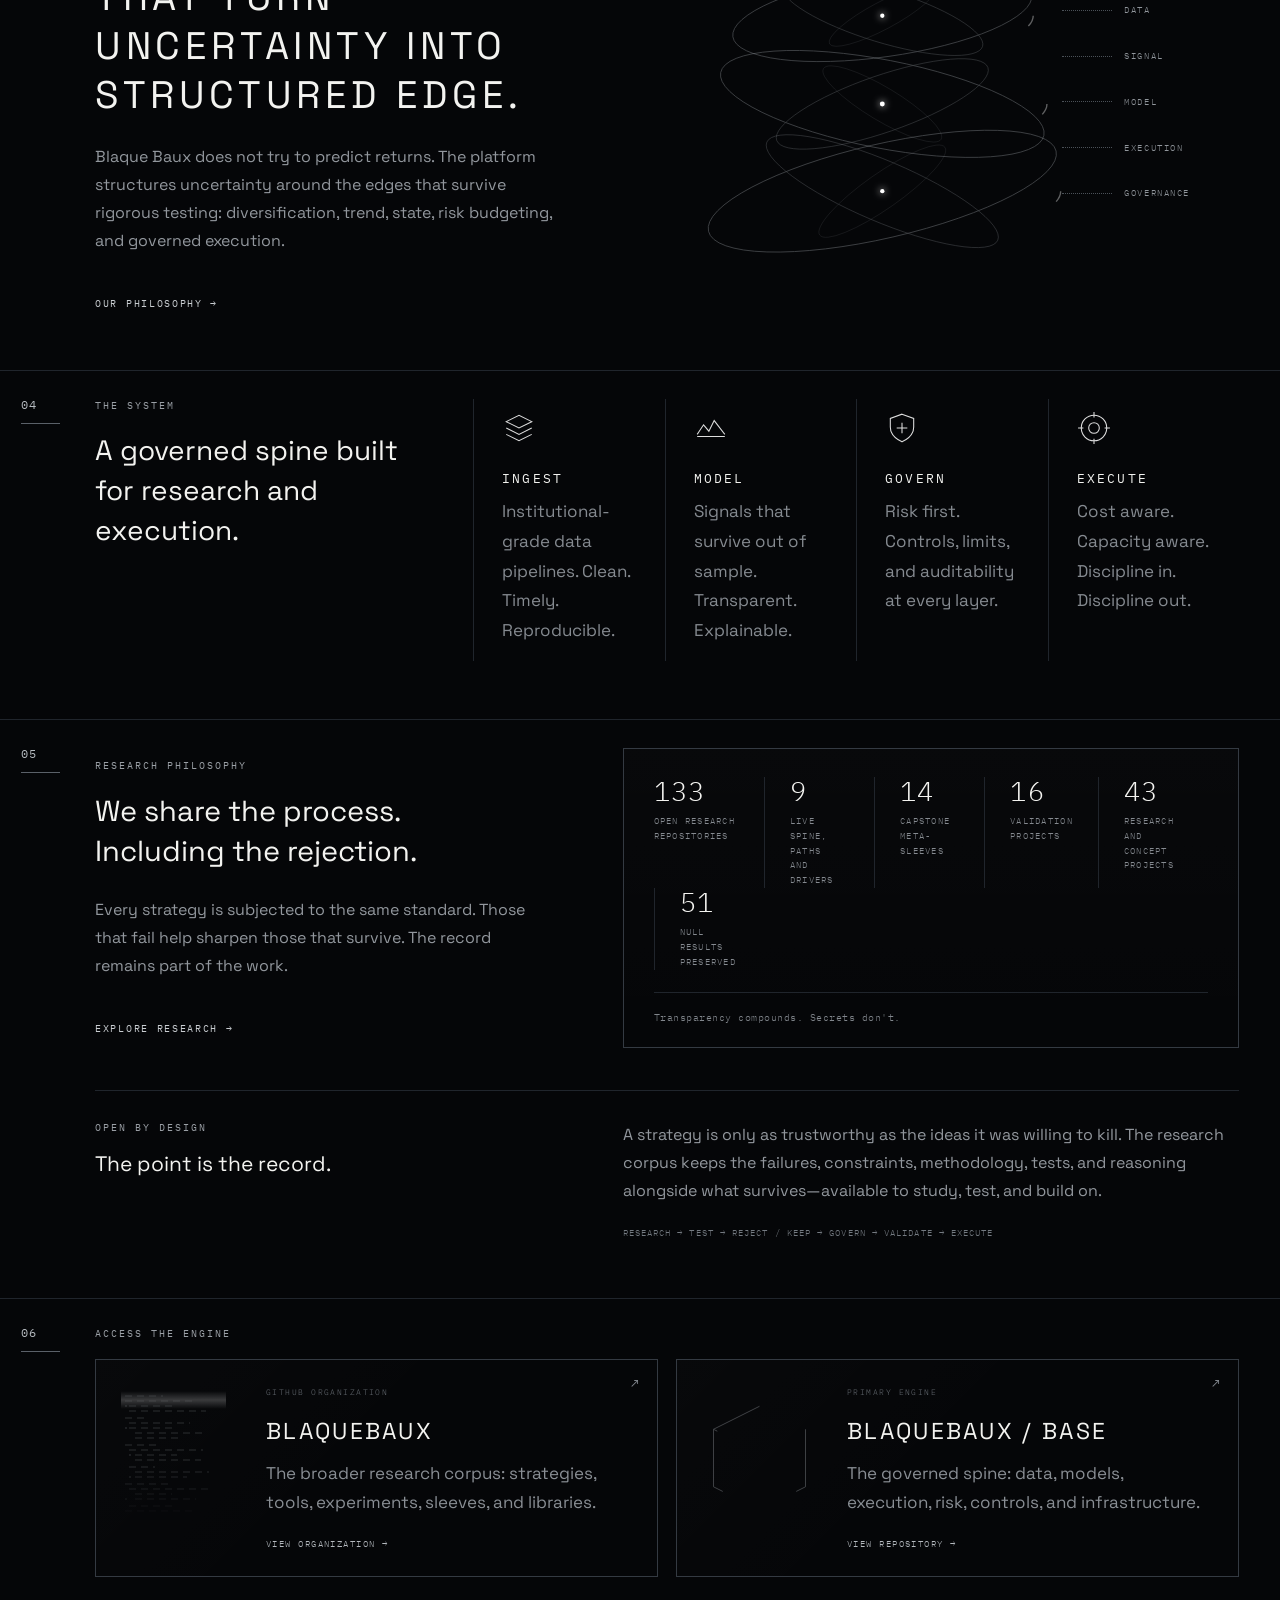
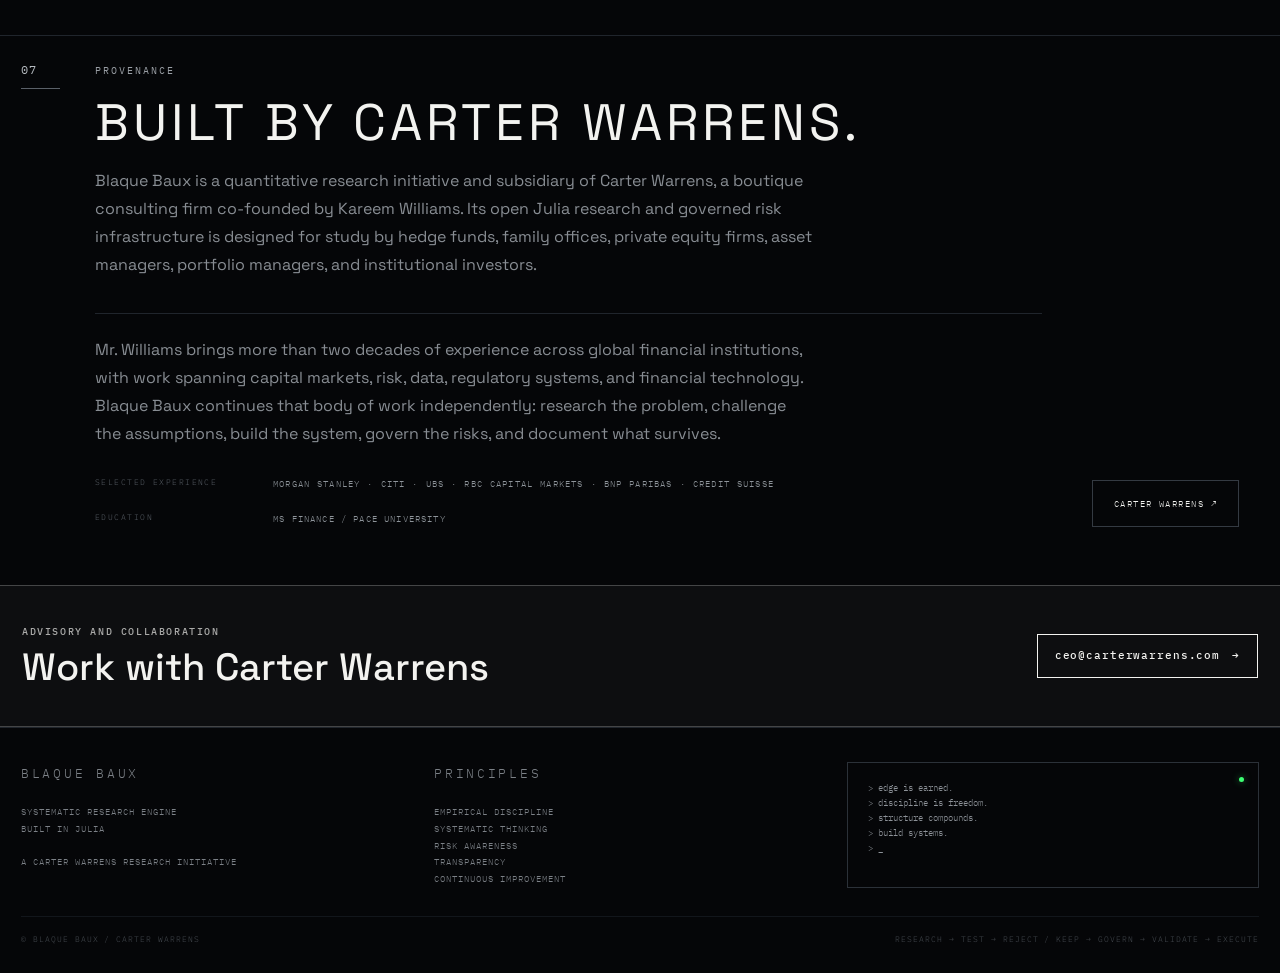
==== commit 0c5c0187: "bumble: ship the live signal terminal (/bumble/) + intraday feed job New public page BUMBLE on the B" ====
--- a/index.html
+++ b/index.html
@@ -747,6 +747,7 @@
     <a href="/block/">BLOCK</a>
     <a href="/tracker/">TRACKER</a>
     <a href="/toolkit/">TOOLKIT</a>
+    <a href="/bumble/">BUMBLE</a>
     <a href="/about/">ABOUT</a>
     <a href="#carter-warrens">CARTER WARRENS</a>
     <a href="https://github.com/blaquebaux" target="_blank" rel="noopener">GITHUB ↗</a>
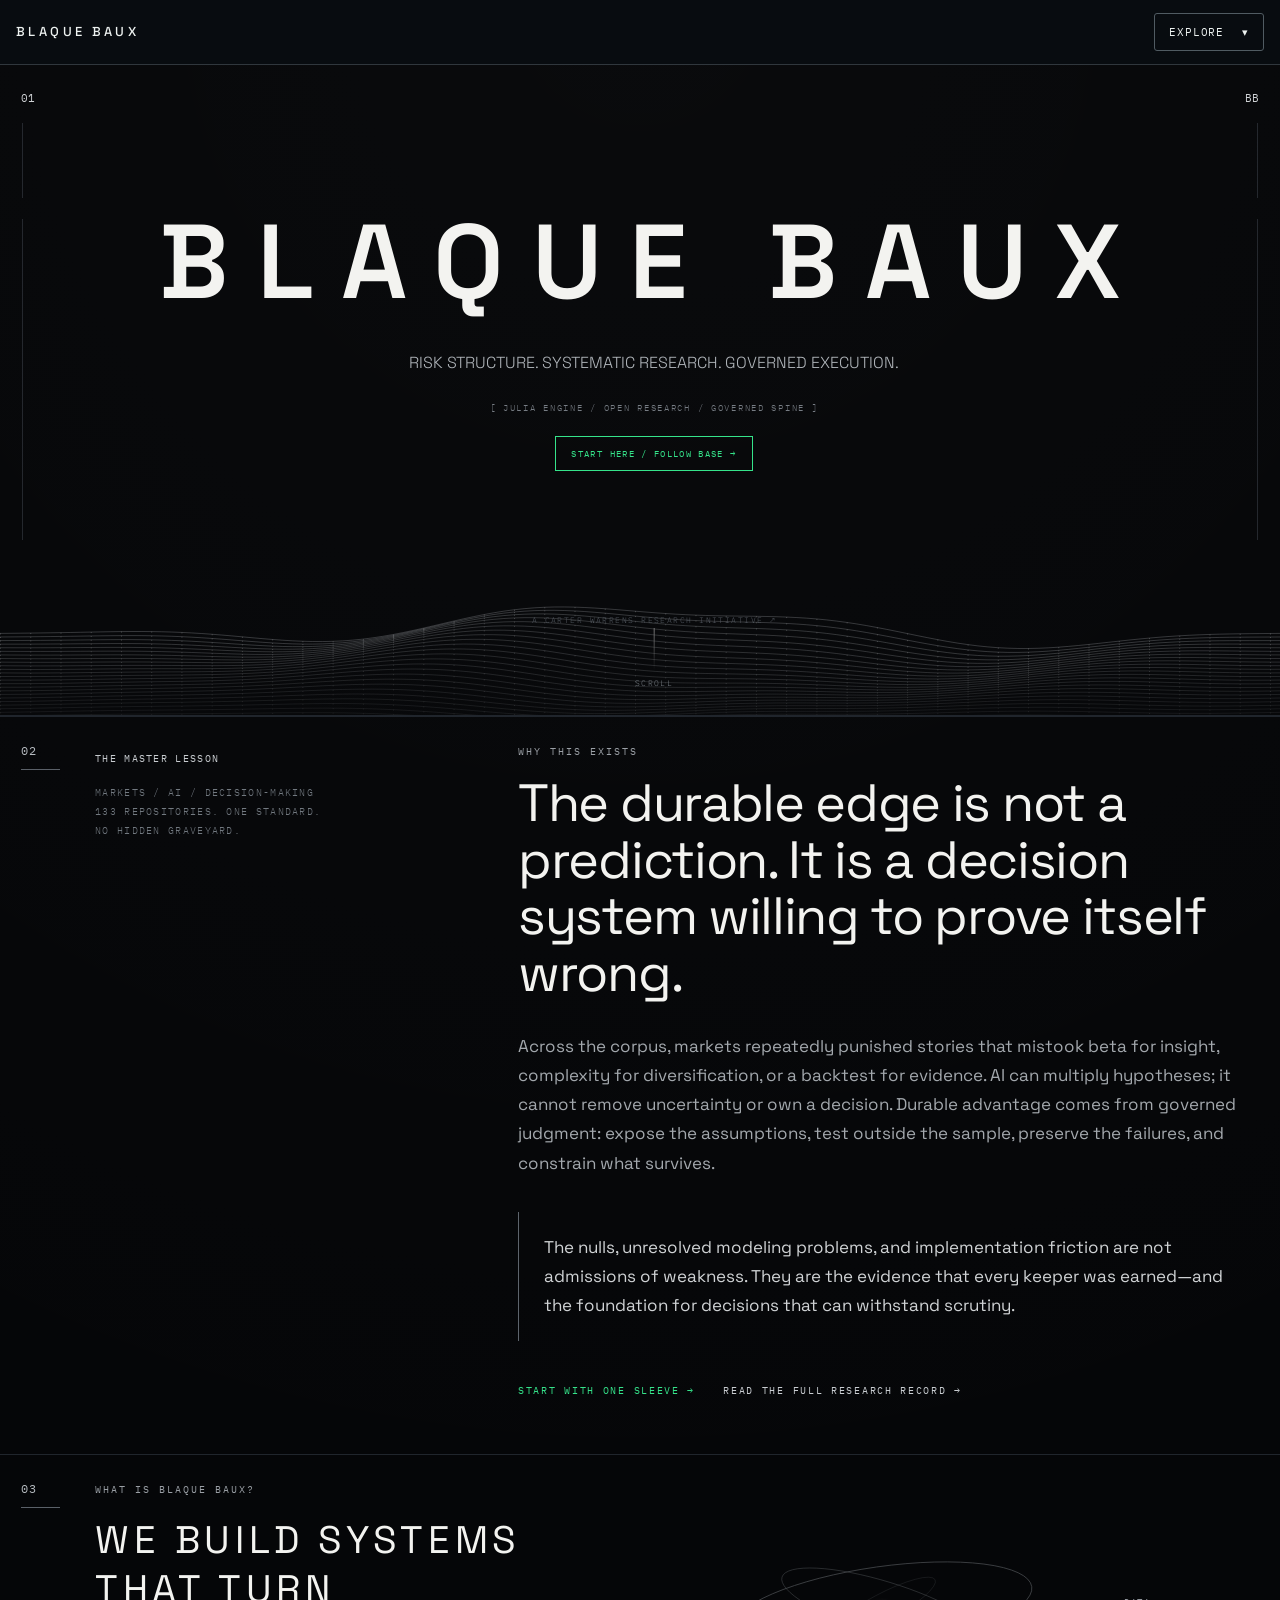
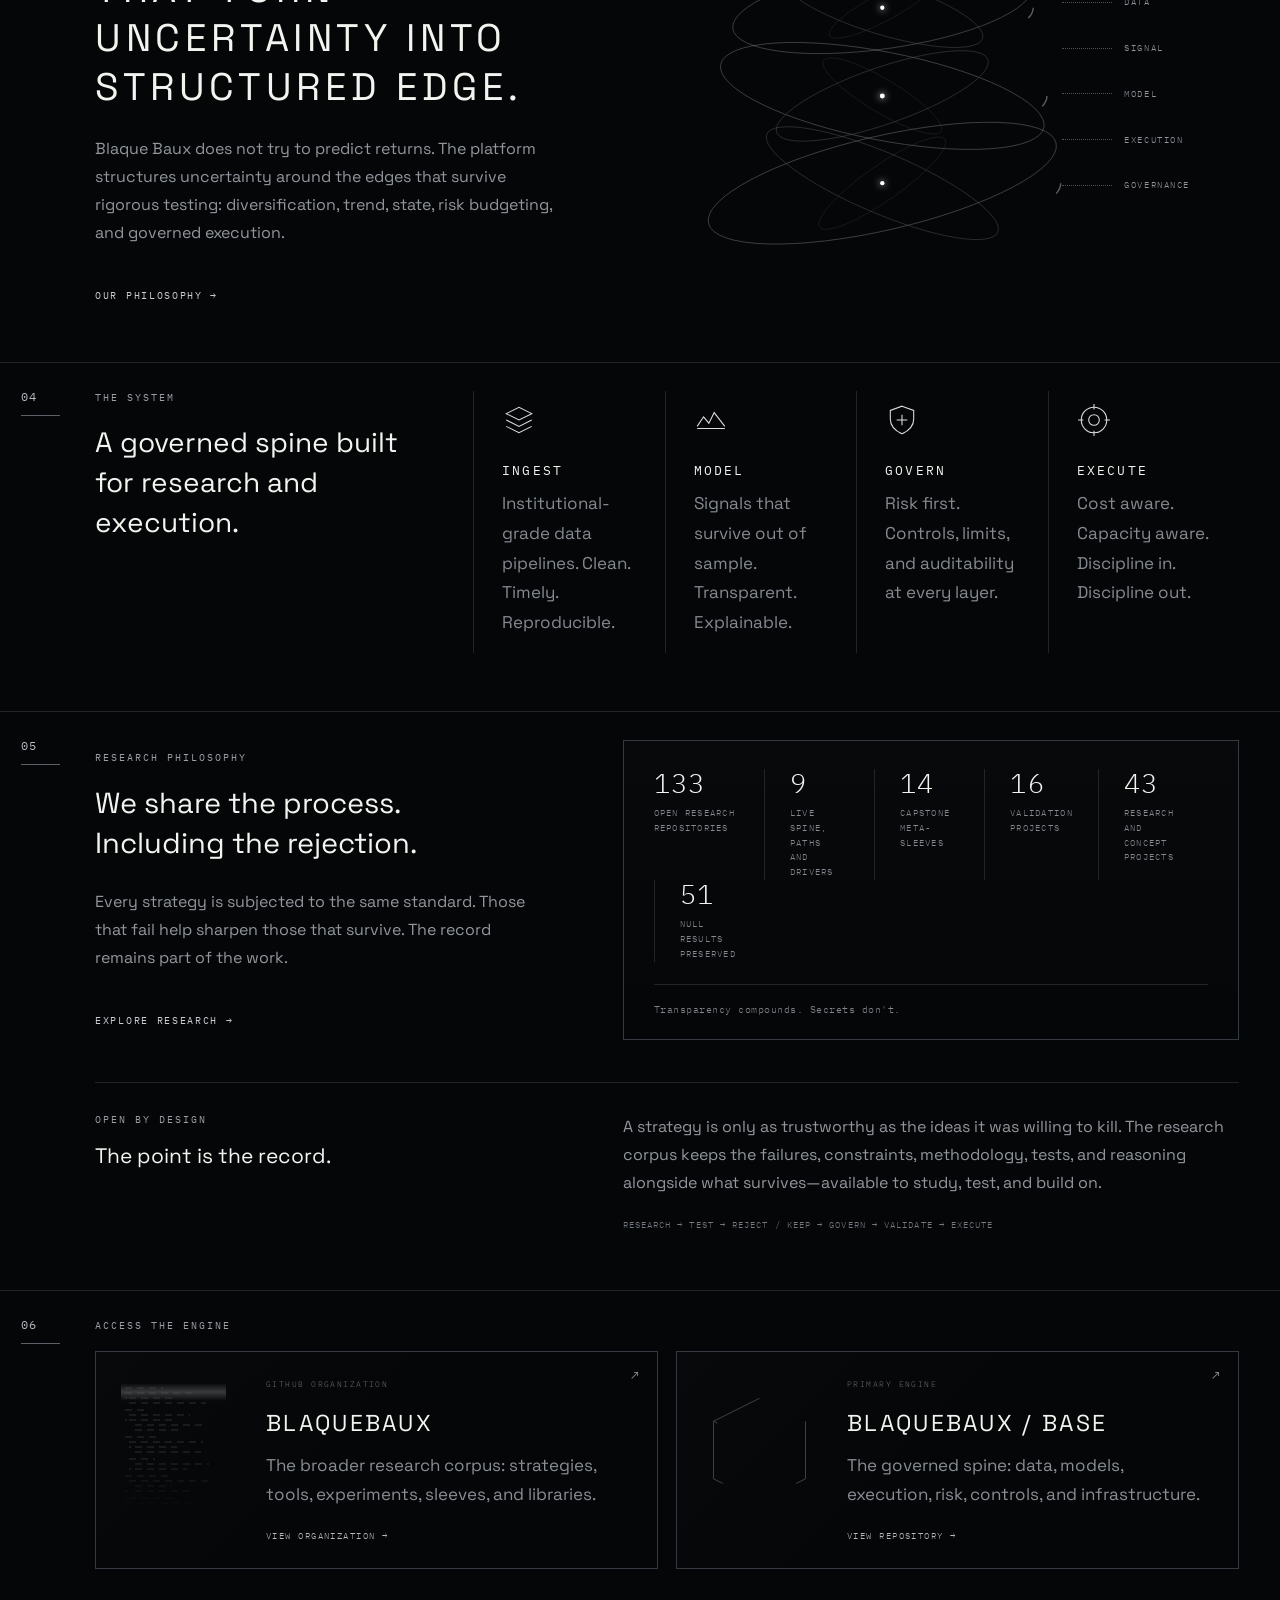
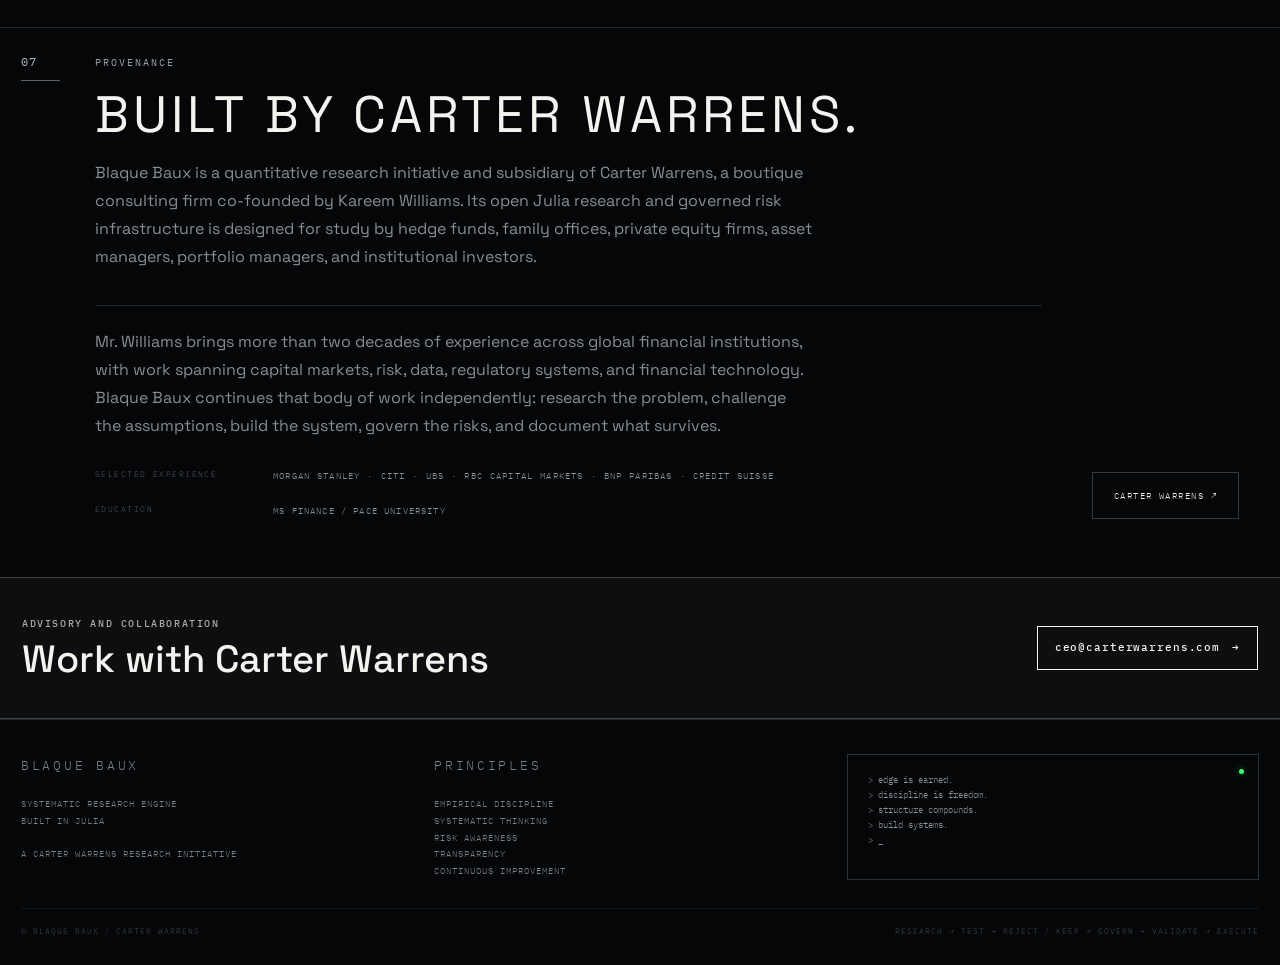
==== commit 7043e542: "Publish reviewed Bumble briefing infrastructure and compact site navigation" ====
--- a/index.html
+++ b/index.html
@@ -731,29 +731,14 @@
 }
 </style>
 <link rel="stylesheet" href="assets/site-wide.css">
+<link rel="stylesheet" href="/assets/navigation.css">
+<script src="/assets/navigation.js" defer></script>
 </head>
 
 <body>
 <div class="scan"></div>
 
-<nav>
-  <div class="shell nav-inner">
-    <a href="#" class="wordmark">BLAQUE BAUX</a>
-    <div class="navlinks">
-    <a href="/#system">SYSTEM</a>
-    <a href="/corpus/">CORPUS</a>
-    <a href="/labs/">LABS</a>
-    <a href="/capstone/">CAPSTONE</a>
-    <a href="/block/">BLOCK</a>
-    <a href="/tracker/">TRACKER</a>
-    <a href="/toolkit/">TOOLKIT</a>
-    <a href="/bumble/">BUMBLE</a>
-    <a href="/about/">ABOUT</a>
-    <a href="#carter-warrens">CARTER WARRENS</a>
-    <a href="https://github.com/blaquebaux" target="_blank" rel="noopener">GITHUB ↗</a>
-  </div>
-  </div>
-</nav>
+<nav class="bb-site-nav" aria-label="Site navigation"><div class="bb-nav-inner"><a class="bb-wordmark" href="/">BLAQUE BAUX</a><details class="bb-menu"><summary>Explore</summary><div class="bb-menu-panel"><a href="/" aria-current="page">Home</a><a href="/start/">Start here</a><a href="/#system">System</a><a href="/corpus/">Corpus</a><a href="/labs/">Labs</a><a href="/capstone/">Capstone</a><a href="/block/">Block</a><a href="/tracker/">Tracker</a><a href="/toolkit/">Toolkit</a><a href="/bumble/">Bumble</a><a href="/about/">About</a><a href="/#carter-warrens">Carter Warrens</a><a href="https://github.com/blaquebaux" target="_blank" rel="noopener noreferrer">GitHub ↗</a></div></details></div></nav>
 
 <header class="hero">
   <canvas id="waveCanvas"></canvas>
--- a/assets/navigation.css
+++ b/assets/navigation.css
@@ -0,0 +1,15 @@
+/* Shared compact navigation; isolated from each research page's theme. */
+.bb-site-nav{position:sticky;top:0;z-index:100;width:100%;background:#080c10;color:#edf2f0;border-bottom:1px solid #30373d;backdrop-filter:blur(14px)}
+.bb-site-nav .bb-nav-inner{width:min(1500px,calc(100% - 32px));height:64px;margin:auto;display:flex;align-items:center;justify-content:space-between;gap:16px}
+.bb-site-nav .bb-wordmark{font:500 13px/1.4 "Space Grotesk",system-ui,sans-serif;letter-spacing:.26em;color:#edf2f0;text-decoration:none;white-space:nowrap}
+.bb-site-nav .bb-menu{position:relative;margin:0;font:11px/1.5 "IBM Plex Mono",monospace;letter-spacing:.08em;text-transform:uppercase}
+.bb-site-nav summary{cursor:pointer;list-style:none;padding:10px 14px;border:1px solid #505b62;border-radius:3px;user-select:none}
+.bb-site-nav summary::-webkit-details-marker{display:none}
+.bb-site-nav summary::after{content:" ▾";margin-left:10px}
+.bb-site-nav .bb-menu[open] summary::after{content:" ▴"}
+.bb-site-nav .bb-menu-panel{position:absolute;right:0;top:calc(100% + 8px);width:min(280px,calc(100vw - 32px));max-height:calc(100dvh - 90px);overflow:auto;padding:8px;background:#10171c;border:1px solid #43515a;border-radius:4px;box-shadow:0 12px 32px #0008;display:grid;gap:2px}
+.bb-site-nav .bb-menu-panel a{display:block;padding:9px 12px;font:11px/1.5 "IBM Plex Mono",monospace;letter-spacing:.06em;color:#e3ece7;text-decoration:none;border-radius:2px}
+.bb-site-nav .bb-menu-panel a:hover,.bb-site-nav .bb-menu-panel a[aria-current="page"]{background:#21352c;color:#8ff0ba}
+.bb-site-nav a:focus-visible,.bb-site-nav summary:focus-visible{outline:2px solid #8ff0ba;outline-offset:3px}
+body.bb-terminal-page>.bb-site-nav{margin:-30px -16px 22px;width:calc(100% + 32px)}
+@media(max-width:420px){.bb-site-nav .bb-wordmark{font-size:11px;letter-spacing:.18em}.bb-site-nav .bb-nav-inner{height:58px}}
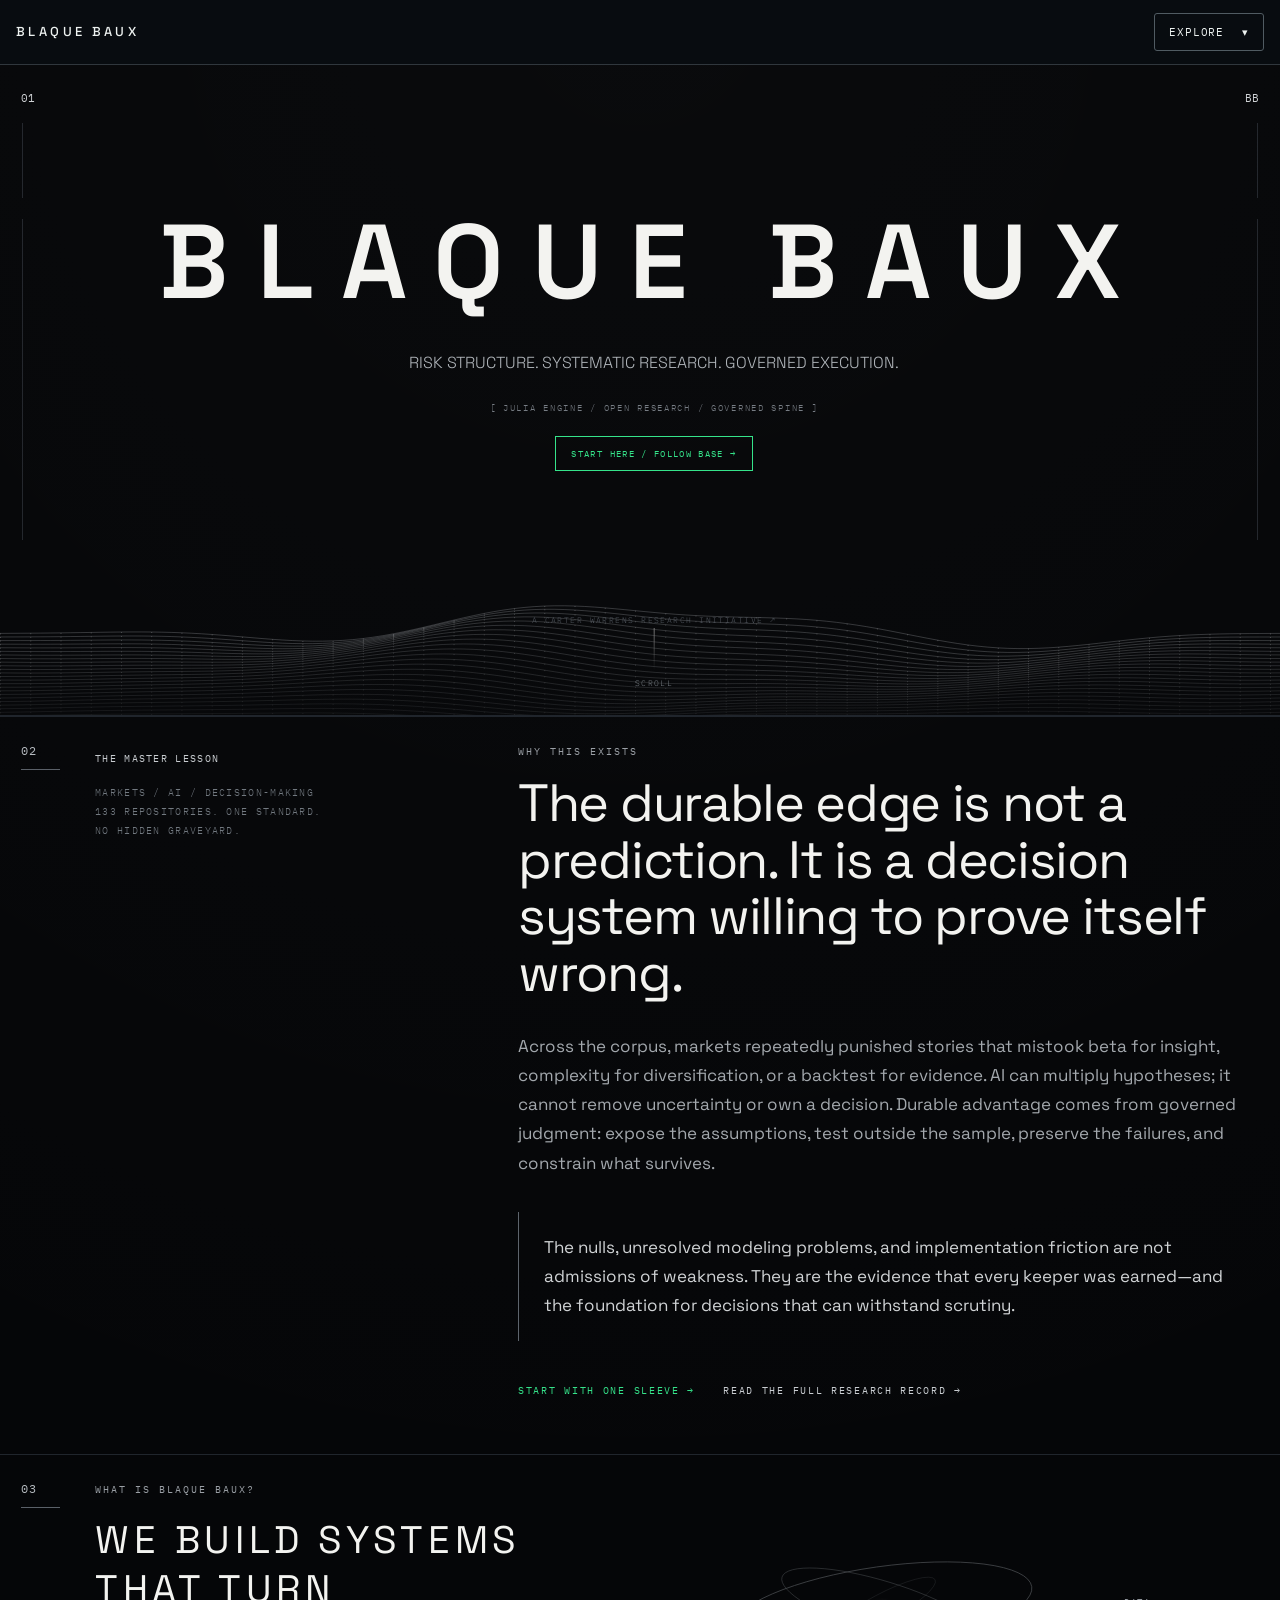
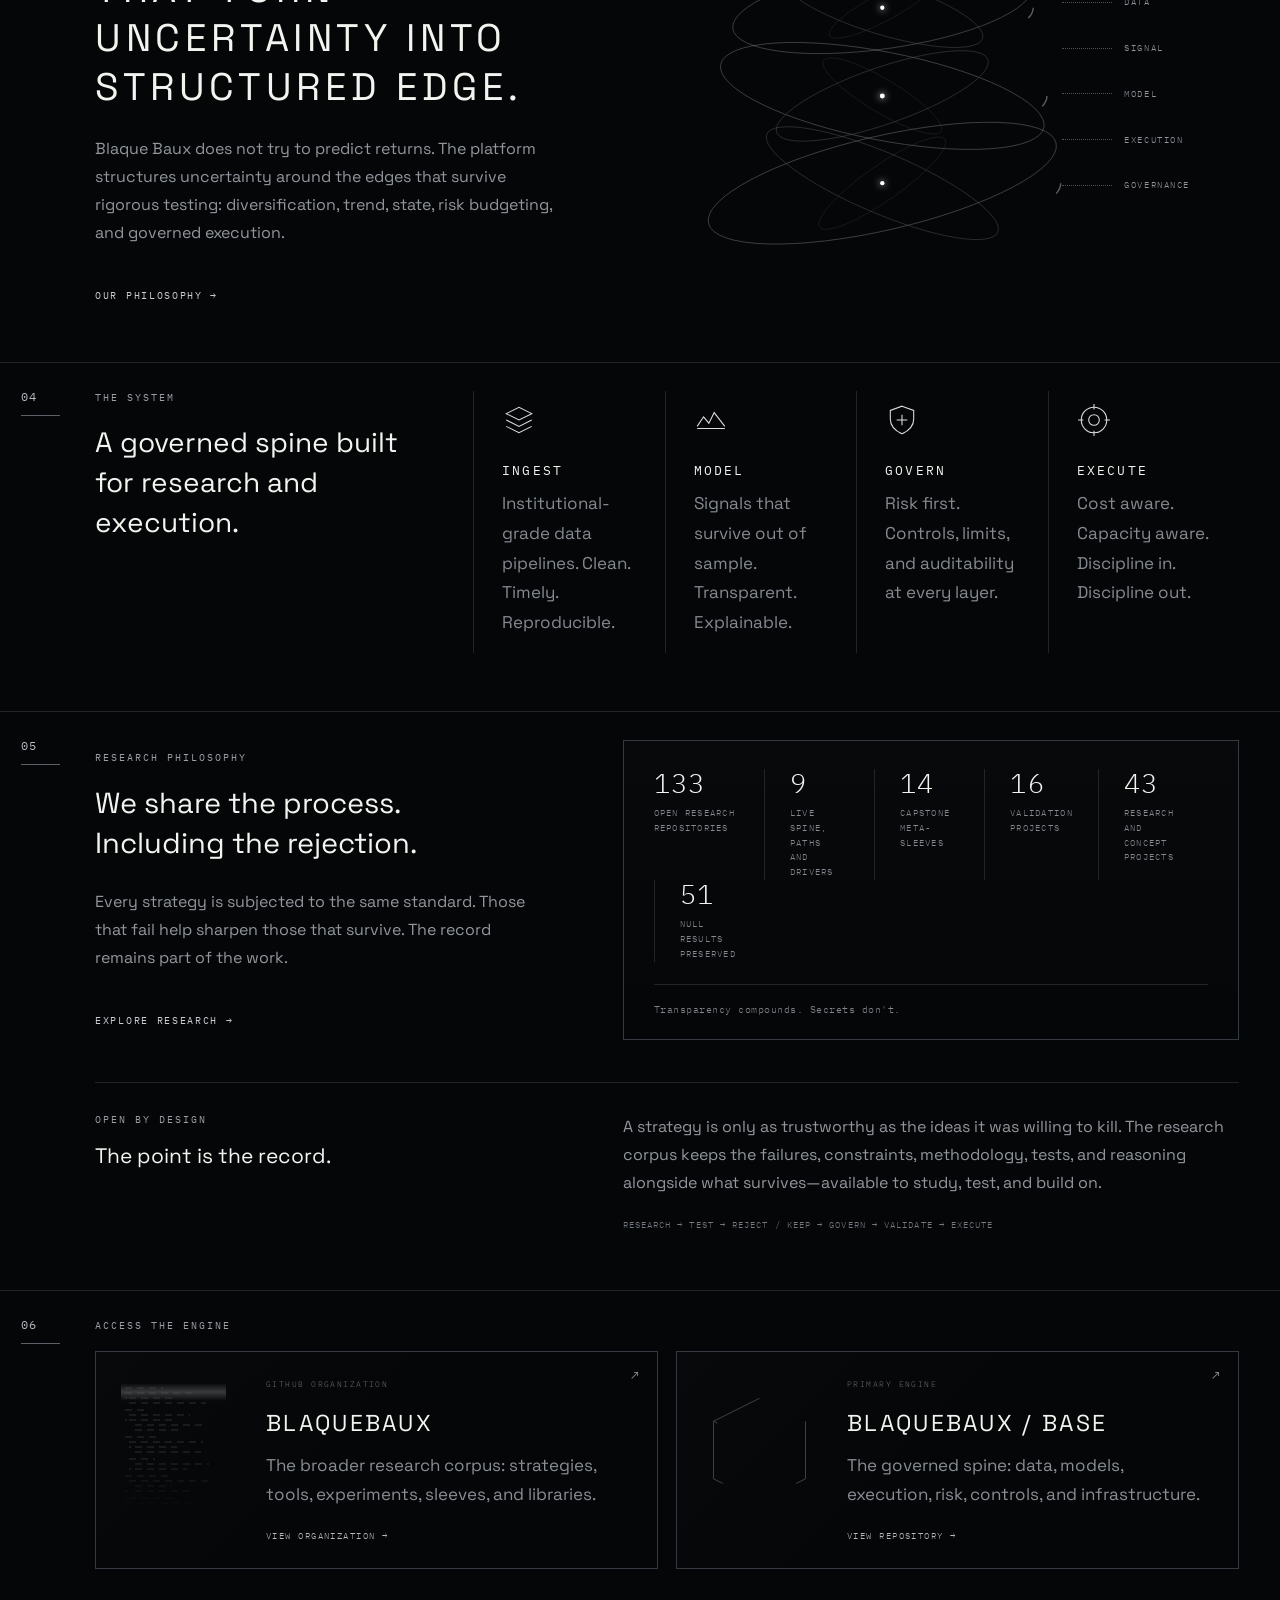
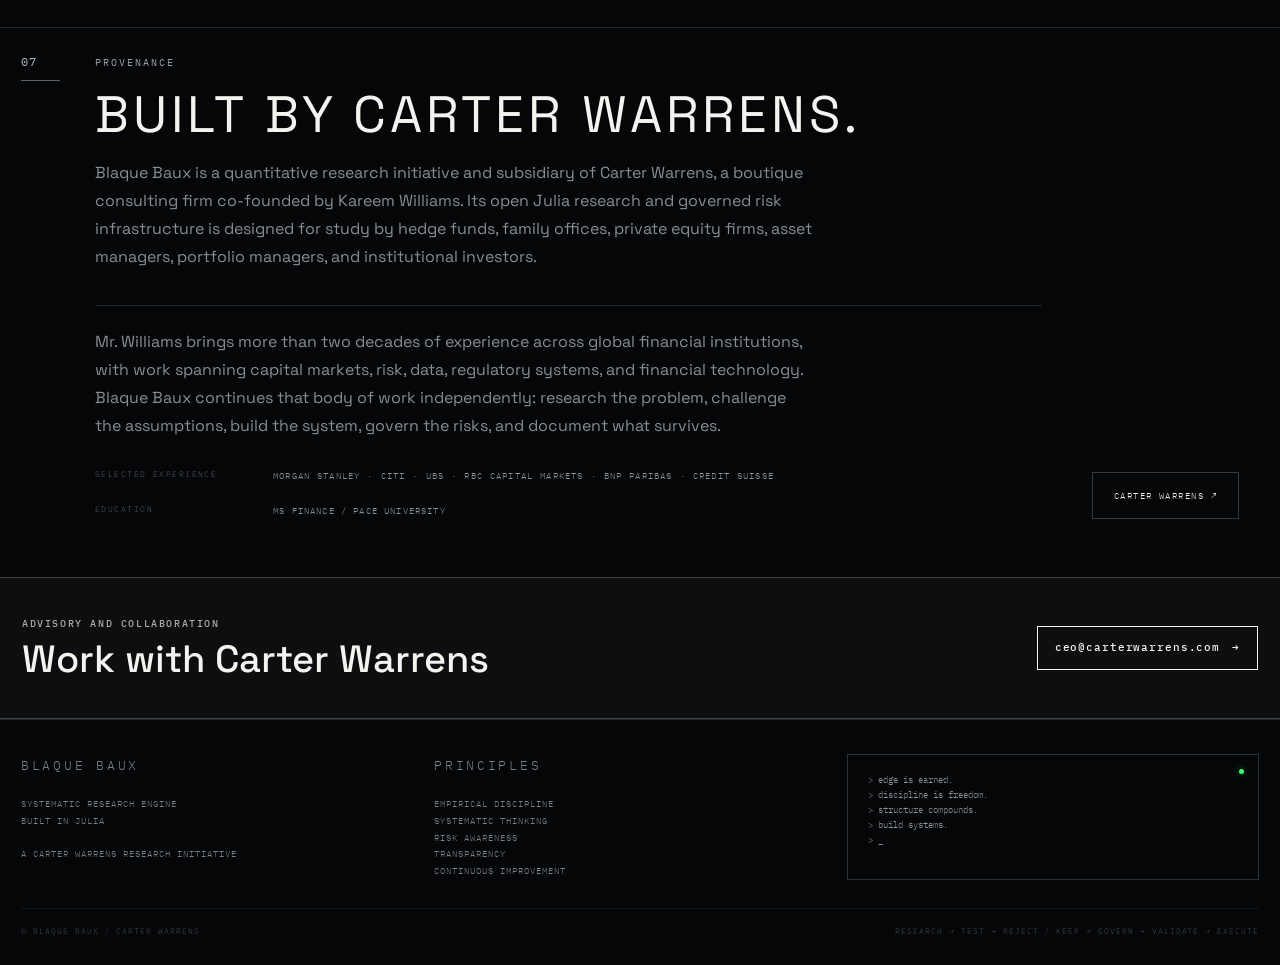
==== commit ef5a0148: "analysis: new client-side Sleeve & Portfolio Classifier page New /analysis/ page: enter tickers (equ" ====
--- a/index.html
+++ b/index.html
@@ -738,7 +738,7 @@
 <body>
 <div class="scan"></div>
 
-<nav class="bb-site-nav" aria-label="Site navigation"><div class="bb-nav-inner"><a class="bb-wordmark" href="/">BLAQUE BAUX</a><details class="bb-menu"><summary>Explore</summary><div class="bb-menu-panel"><a href="/" aria-current="page">Home</a><a href="/start/">Start here</a><a href="/#system">System</a><a href="/corpus/">Corpus</a><a href="/labs/">Labs</a><a href="/capstone/">Capstone</a><a href="/block/">Block</a><a href="/tracker/">Tracker</a><a href="/toolkit/">Toolkit</a><a href="/bumble/">Bumble</a><a href="/about/">About</a><a href="/#carter-warrens">Carter Warrens</a><a href="https://github.com/blaquebaux" target="_blank" rel="noopener noreferrer">GitHub ↗</a></div></details></div></nav>
+<nav class="bb-site-nav" aria-label="Site navigation"><div class="bb-nav-inner"><a class="bb-wordmark" href="/">BLAQUE BAUX</a><details class="bb-menu"><summary>Explore</summary><div class="bb-menu-panel"><a href="/" aria-current="page">Home</a><a href="/start/">Start here</a><a href="/#system">System</a><a href="/corpus/">Corpus</a><a href="/analysis/">Analysis</a><a href="/labs/">Labs</a><a href="/capstone/">Capstone</a><a href="/block/">Block</a><a href="/tracker/">Tracker</a><a href="/toolkit/">Toolkit</a><a href="/bumble/">Bumble</a><a href="/about/">About</a><a href="/#carter-warrens">Carter Warrens</a><a href="https://github.com/blaquebaux" target="_blank" rel="noopener noreferrer">GitHub ↗</a></div></details></div></nav>
 
 <header class="hero">
   <canvas id="waveCanvas"></canvas>
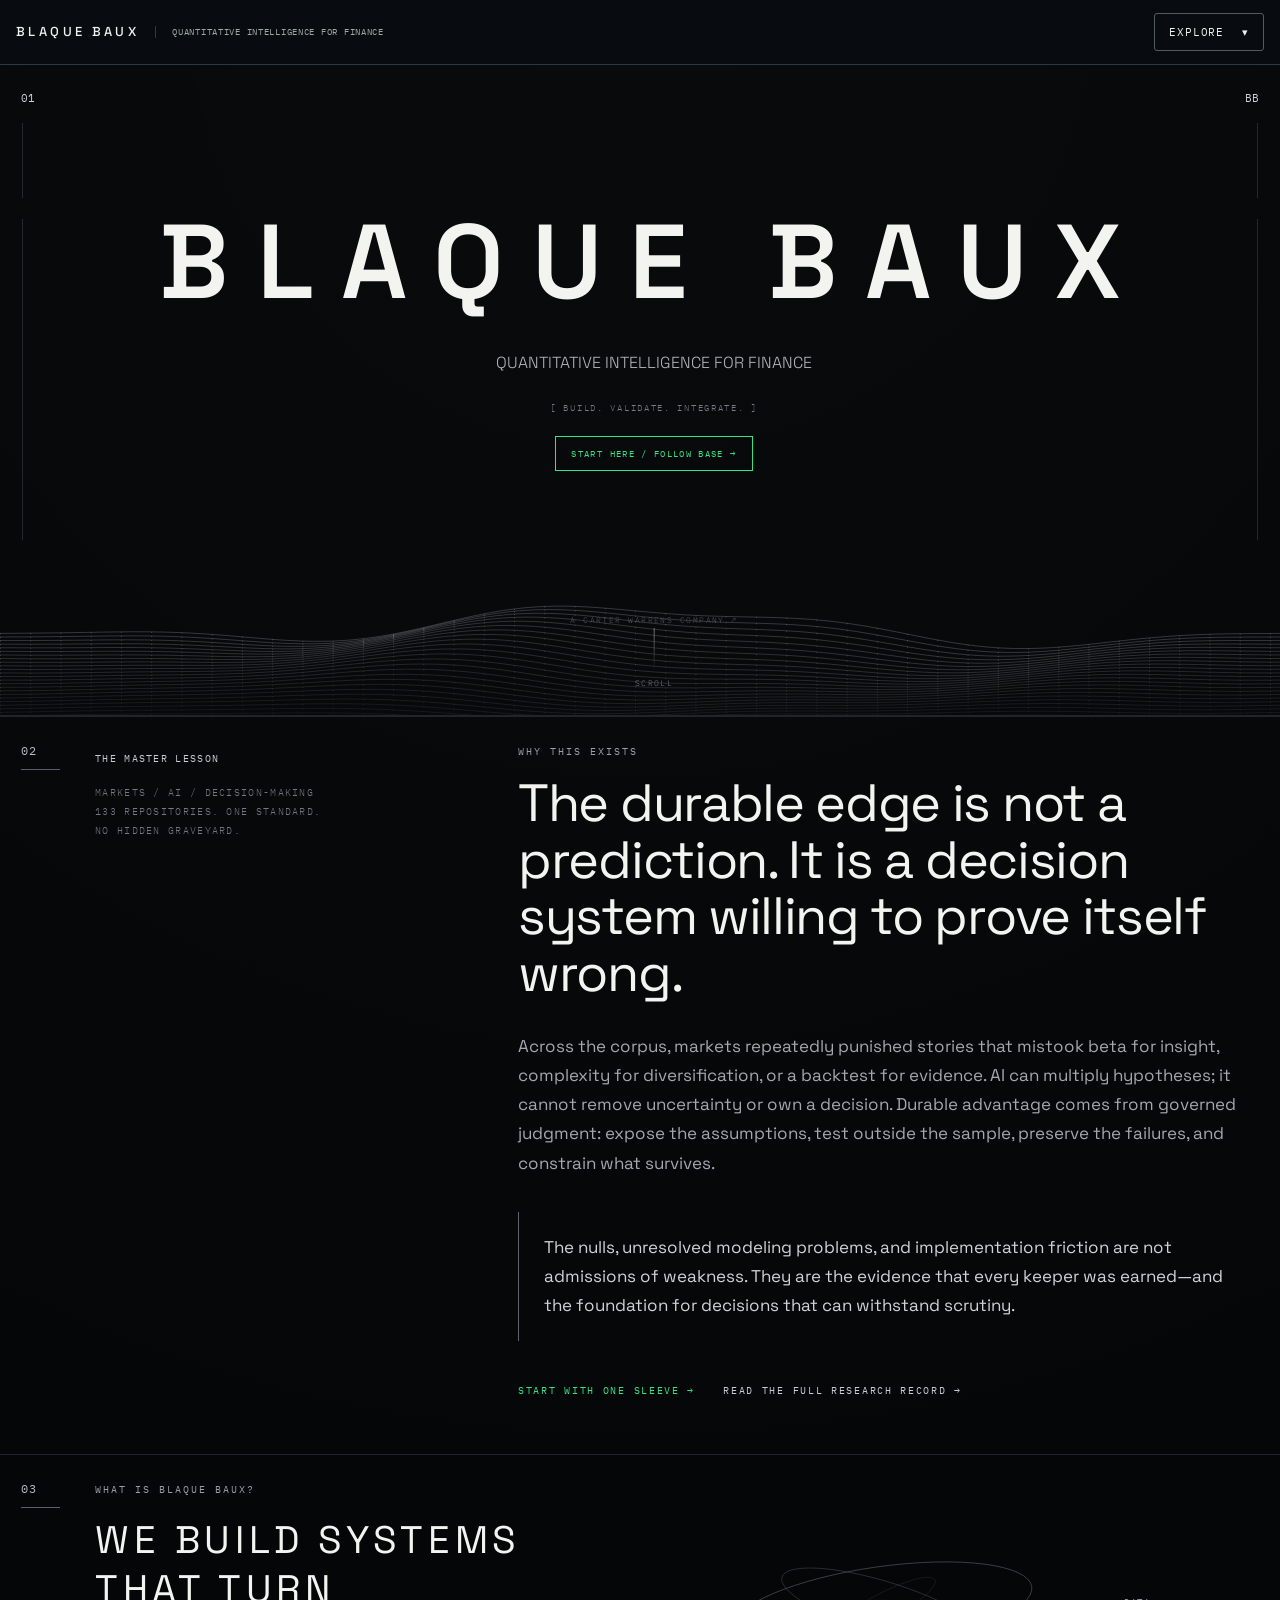
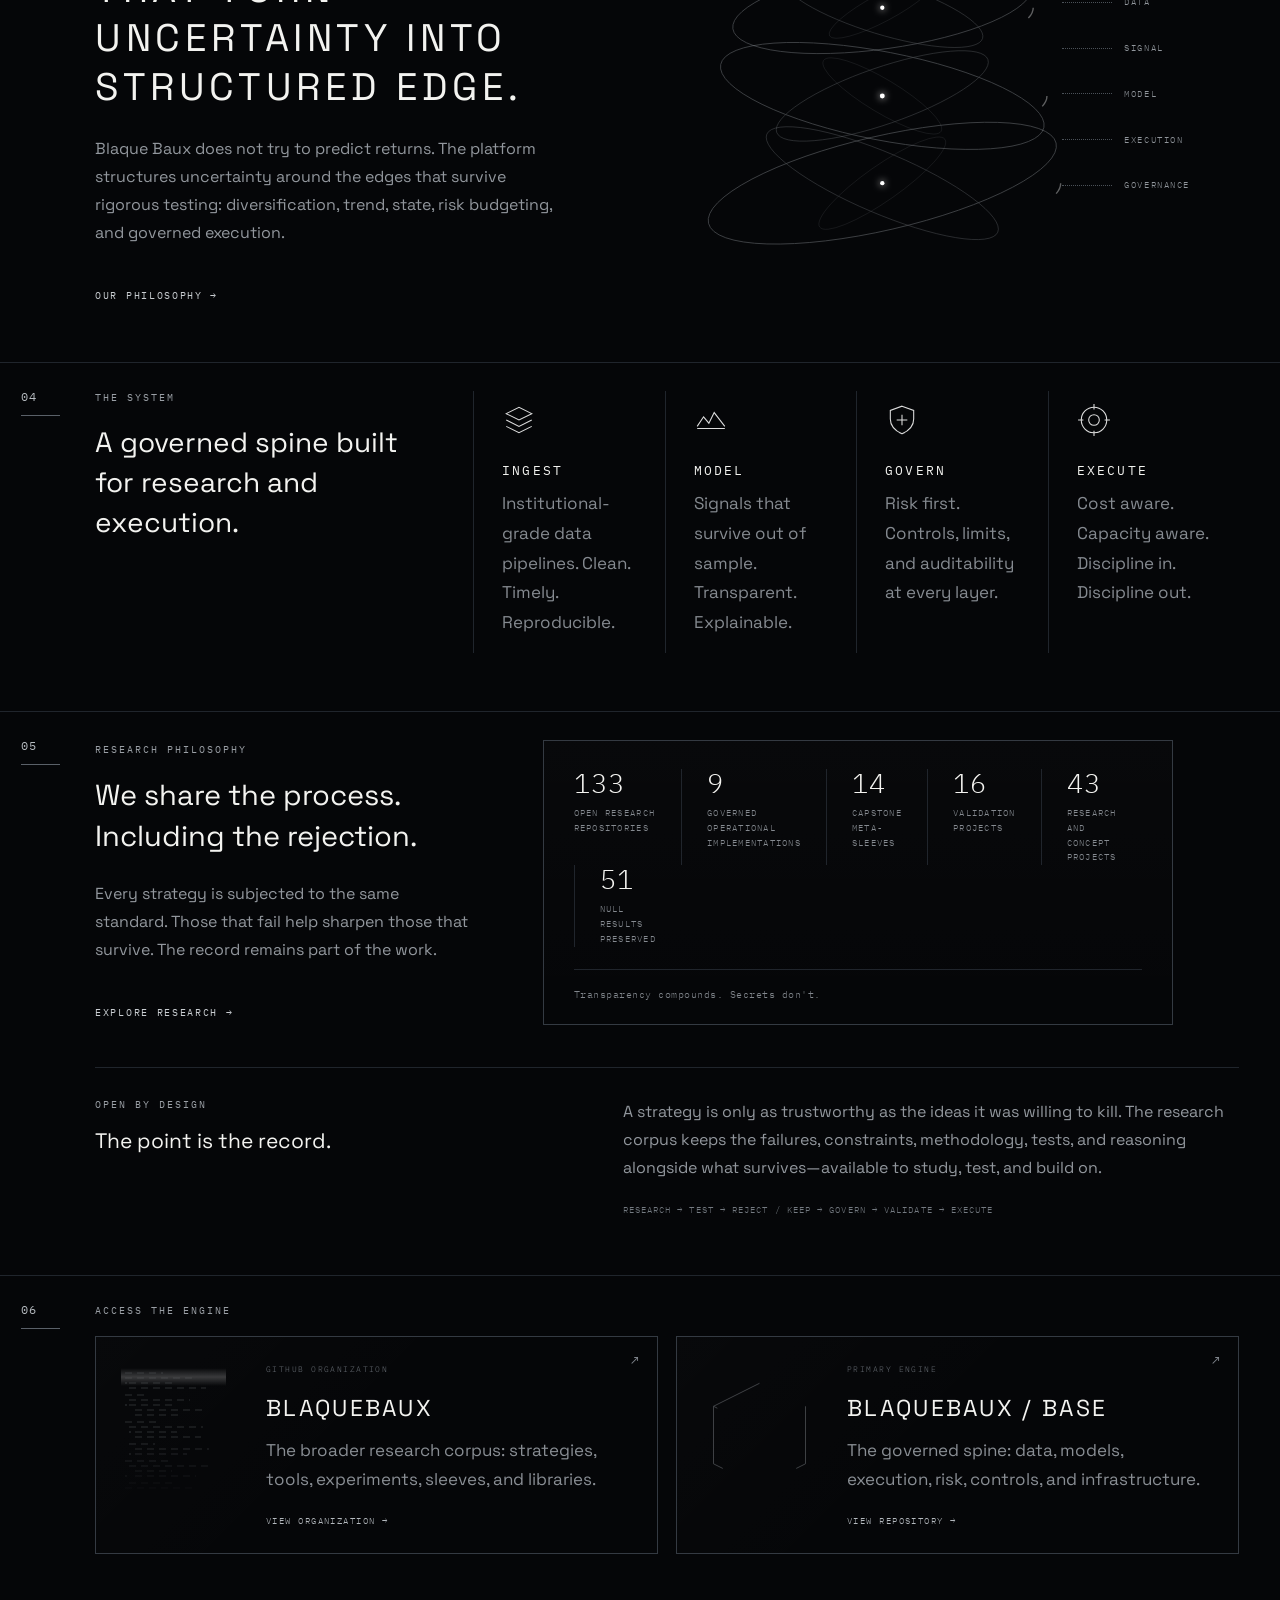
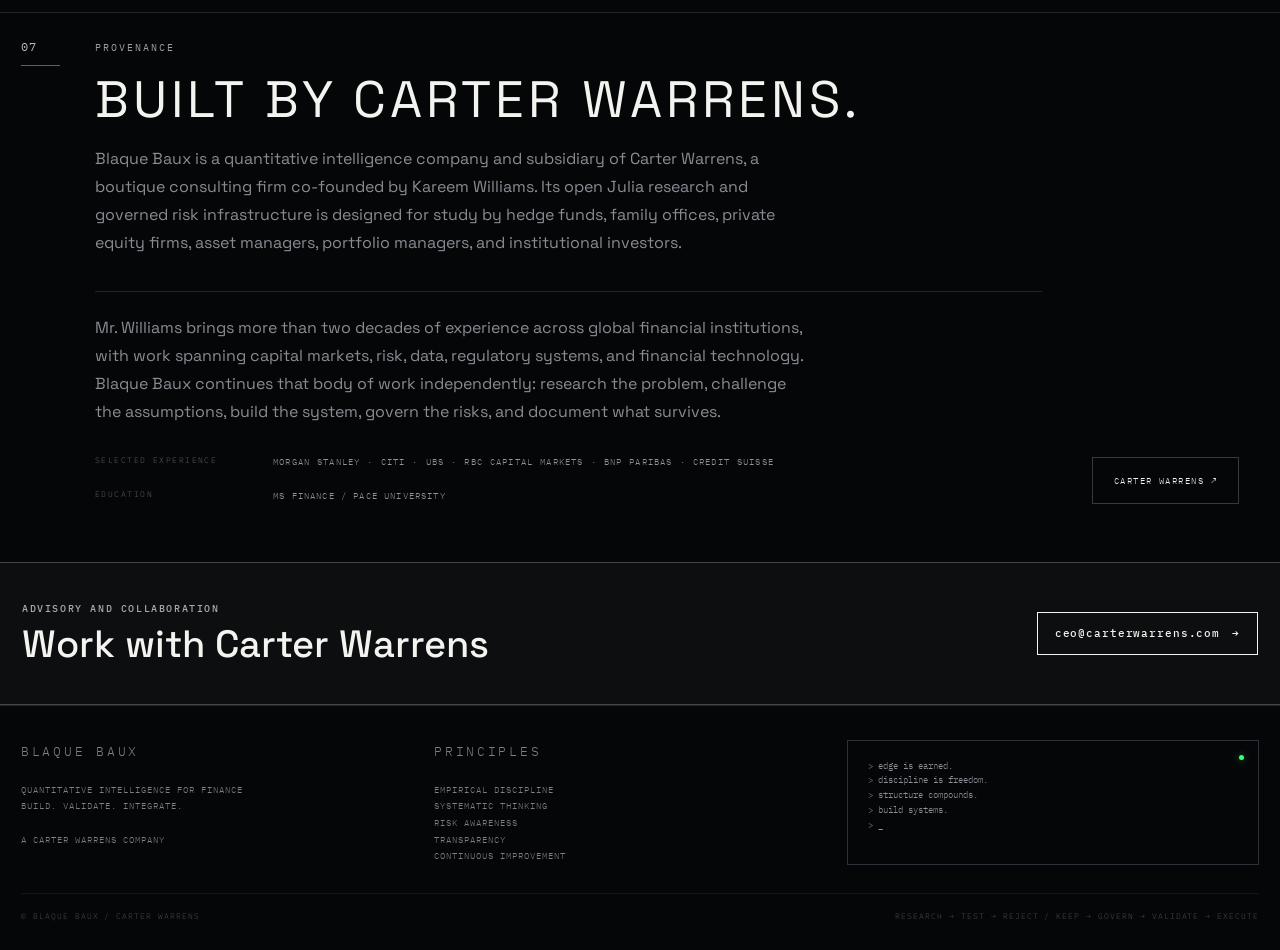
==== commit ea4b8c63: "Define v2 positioning and research provenance" ====
--- a/index.html
+++ b/index.html
@@ -4,12 +4,12 @@
 <meta charset="utf-8">
 <meta name="viewport" content="width=device-width, initial-scale=1">
 <meta name="google-site-verification" content="dV3jRwW3dOrwzOcweWqBWIUGRLoaKj0uWDyItdjZv2Q">
-<title>BLAQUE BAUX — Risk Structure. Systematic Research. Governed Execution.</title>
+<title>BLAQUE BAUX — Quantitative Intelligence for Finance</title>
 <link rel="canonical" href="https://www.blaquebaux.com/">
 <link rel="icon" href="/favicon.svg" type="image/svg+xml">
 <meta name="robots" content="index,follow,max-image-preview:large,max-snippet:-1,max-video-preview:-1">
 <meta name="author" content="Carter Warrens">
-<meta property="og:title" content="BLAQUE BAUX — Systematic Research and Governed Execution">
+<meta property="og:title" content="BLAQUE BAUX — Quantitative Intelligence for Finance">
 <meta property="og:description" content="Julia-based systematic research and governed risk infrastructure for hedge funds, family offices, private equity firms, asset managers, and institutional investors.">
 <meta property="og:type" content="website">
 <meta property="og:url" content="https://www.blaquebaux.com/">
@@ -21,7 +21,7 @@
 <meta property="og:image:height" content="630">
 <meta property="og:image:alt" content="BLAQUE BAUX systematic research engine visualization">
 <meta name="twitter:card" content="summary_large_image">
-<meta name="twitter:title" content="BLAQUE BAUX — Systematic Research and Governed Execution">
+<meta name="twitter:title" content="BLAQUE BAUX — Quantitative Intelligence for Finance">
 <meta name="twitter:description" content="Julia-based systematic research and governed risk infrastructure for hedge funds, family offices, private equity firms, asset managers, and institutional investors.">
 <meta name="twitter:image" content="https://www.blaquebaux.com/assets/blaque-baux-social.png">
 <meta name="twitter:image:alt" content="BLAQUE BAUX systematic research engine visualization">
@@ -37,7 +37,7 @@
       "name": "BLAQUE BAUX",
       "alternateName": "Blaque Baux",
       "url": "https://www.blaquebaux.com/",
-      "description": "A Julia-based open systematic research initiative for risk structure, strategy validation, portfolio governance, and disciplined execution.",
+      "description": "A Carter Warrens company providing Quantitative Intelligence for Finance through open systematic research, strategy validation, portfolio governance, and disciplined execution.",
       "keywords": ["Julia quantitative finance", "systematic research", "hedge fund research", "family office risk management", "private equity risk management", "asset management", "portfolio management", "institutional investment", "quantitative research", "derivative strategies"],
       "audience": [
         {"@type": "Audience", "audienceType": "Hedge funds"},
@@ -64,7 +64,7 @@
       "@type": "WebPage",
       "@id": "https://www.blaquebaux.com/#webpage",
       "url": "https://www.blaquebaux.com/",
-      "name": "BLAQUE BAUX — Systematic Research and Governed Execution",
+      "name": "BLAQUE BAUX — Quantitative Intelligence for Finance",
       "description": "Open quantitative research and governed risk infrastructure for hedge funds, family offices, private equity firms, asset managers, portfolio managers, and institutional investors.",
       "keywords": "Julia quantitative finance, systematic research, hedge funds, family offices, private equity, asset management, portfolio management, institutional investing, risk management",
       "isPartOf": {"@id": "https://www.blaquebaux.com/#website"},
@@ -748,14 +748,14 @@
     <div class="hero-main">
       <h1 class="hero-title reveal visible">BLAQUE BAUX</h1>
       <div class="hero-tag reveal visible" style="transition-delay:.15s">
-        RISK STRUCTURE. SYSTEMATIC RESEARCH. GOVERNED EXECUTION.
+        QUANTITATIVE INTELLIGENCE FOR FINANCE
       </div>
       <div class="hero-meta reveal visible" style="transition-delay:.3s">
-        [ JULIA ENGINE / OPEN RESEARCH / GOVERNED SPINE ]
+        [ BUILD. VALIDATE. INTEGRATE. ]
       </div>
       <a class="hero-tour reveal visible" href="/start/" style="transition-delay:.4s">Start here / Follow BASE →</a>
       <a class="hero-parent" href="https://www.carterwarrens.com" target="_blank" rel="noopener">
-        A CARTER WARRENS RESEARCH INITIATIVE ↗
+        A CARTER WARRENS COMPANY ↗
       </a>
       <div class="scroll-indicator">SCROLL</div>
     </div>
@@ -910,7 +910,7 @@
         <div class="metrics reveal" data-delay="1">
           <div class="metric-row">
             <div class="metric"><b>133</b><span>open research<br>repositories</span></div>
-            <div class="metric"><b>9</b><span>live spine, paths<br>and drivers</span></div>
+            <div class="metric"><b>9</b><span>governed operational<br>implementations</span></div>
             <div class="metric"><b>14</b><span>capstone<br>meta-sleeves</span></div>
             <div class="metric"><b>16</b><span>validation<br>projects</span></div>
             <div class="metric"><b>43</b><span>research and<br>concept projects</span></div>
@@ -989,7 +989,7 @@
           <h2>BUILT BY CARTER WARRENS.</h2>
 
           <p>
-            Blaque Baux is a quantitative research initiative and subsidiary of Carter Warrens,
+            Blaque Baux is a quantitative intelligence company and subsidiary of Carter Warrens,
             a boutique consulting firm co-founded by Kareem Williams. Its open Julia research and
             governed risk infrastructure is designed for study by hedge funds, family offices,
             private equity firms, asset managers, portfolio managers, and institutional investors.
@@ -1033,9 +1033,9 @@
     <div class="footer-grid">
       <div class="footer-col">
         <div class="footer-title">BLAQUE BAUX</div>
-        Systematic research engine<br>
-        Built in Julia<br><br>
-        A Carter Warrens research initiative
+        Quantitative Intelligence for Finance<br>
+        Build. Validate. Integrate.<br><br>
+        A Carter Warrens Company
       </div>
 
       <div class="footer-col">
--- a/assets/navigation.css
+++ b/assets/navigation.css
@@ -2,6 +2,7 @@
 .bb-site-nav{position:sticky;top:0;z-index:100;width:100%;background:#080c10;color:#edf2f0;border-bottom:1px solid #30373d;backdrop-filter:blur(14px)}
 .bb-site-nav .bb-nav-inner{width:min(1500px,calc(100% - 32px));height:64px;margin:auto;display:flex;align-items:center;justify-content:space-between;gap:16px}
 .bb-site-nav .bb-wordmark{font:500 13px/1.4 "Space Grotesk",system-ui,sans-serif;letter-spacing:.26em;color:#edf2f0;text-decoration:none;white-space:nowrap}
+.bb-site-nav .bb-positioning{margin-right:auto;padding-left:16px;border-left:1px solid #30373d;font:9px/1.4 "IBM Plex Mono",monospace;letter-spacing:.08em;text-transform:uppercase;color:#9ca8a2;white-space:nowrap}
 .bb-site-nav .bb-menu{position:relative;margin:0;font:11px/1.5 "IBM Plex Mono",monospace;letter-spacing:.08em;text-transform:uppercase}
 .bb-site-nav summary{cursor:pointer;list-style:none;padding:10px 14px;border:1px solid #505b62;border-radius:3px;user-select:none}
 .bb-site-nav summary::-webkit-details-marker{display:none}
@@ -12,4 +13,5 @@
 .bb-site-nav .bb-menu-panel a:hover,.bb-site-nav .bb-menu-panel a[aria-current="page"]{background:#21352c;color:#8ff0ba}
 .bb-site-nav a:focus-visible,.bb-site-nav summary:focus-visible{outline:2px solid #8ff0ba;outline-offset:3px}
 body.bb-terminal-page>.bb-site-nav{margin:-30px -16px 22px;width:calc(100% + 32px)}
+@media(max-width:760px){.bb-site-nav .bb-positioning{display:none}}
 @media(max-width:420px){.bb-site-nav .bb-wordmark{font-size:11px;letter-spacing:.18em}.bb-site-nav .bb-nav-inner{height:58px}}
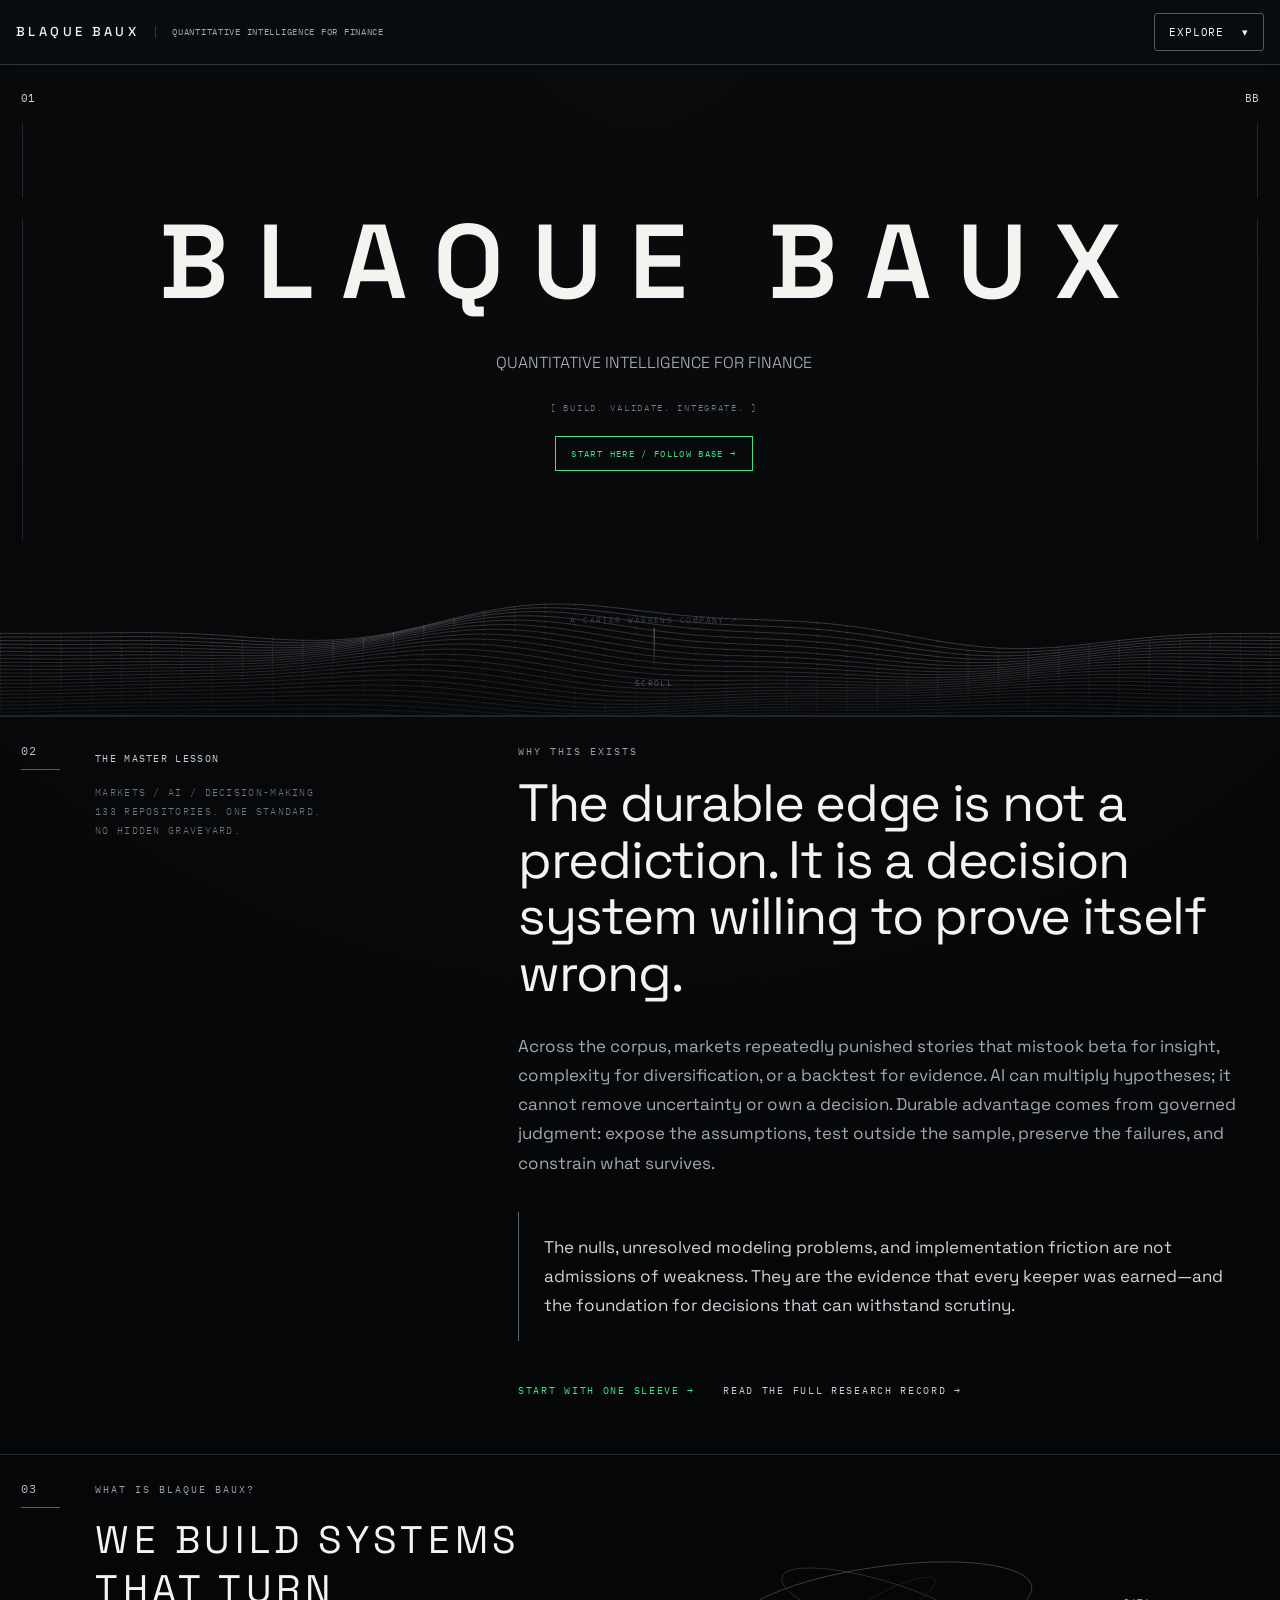
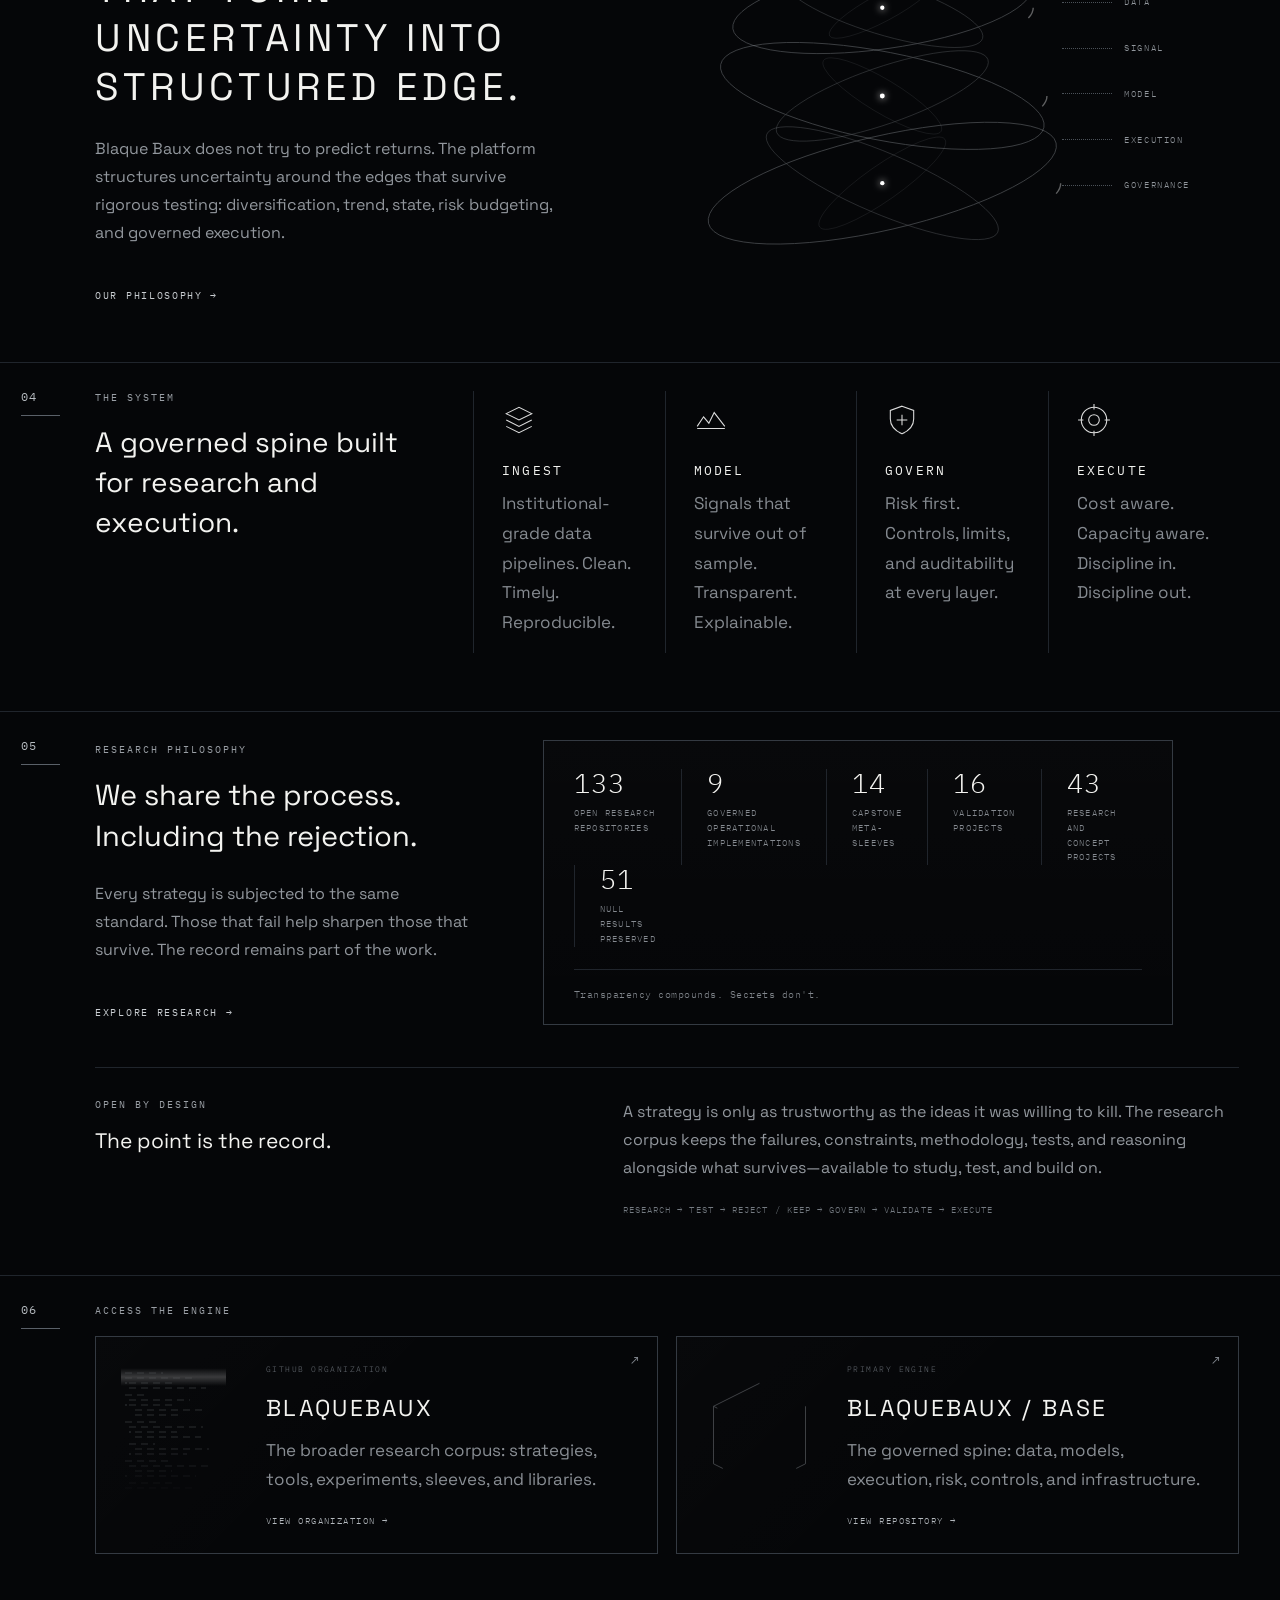
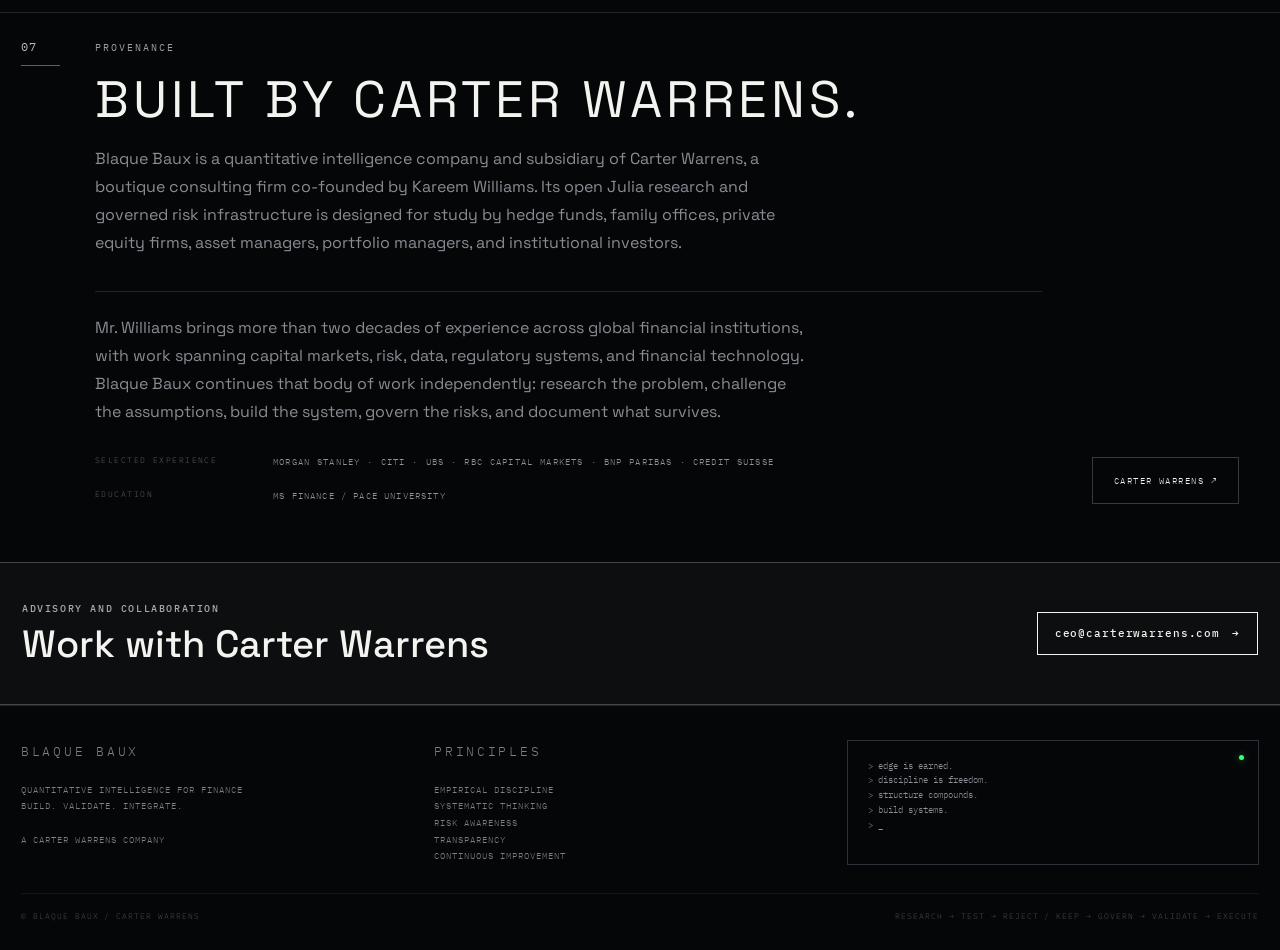
==== commit fa2540ef: "Complete Phase 2 provenance and quality gates" ====
--- a/index.html
+++ b/index.html
@@ -738,7 +738,7 @@
 <body>
 <div class="scan"></div>
 
-<nav class="bb-site-nav" aria-label="Site navigation"><div class="bb-nav-inner"><a class="bb-wordmark" href="/">BLAQUE BAUX</a><details class="bb-menu"><summary>Explore</summary><div class="bb-menu-panel"><a href="/" aria-current="page">Home</a><a href="/start/">Start here</a><a href="/#system">System</a><a href="/corpus/">Corpus</a><a href="/analysis/">Analysis</a><a href="/labs/">Labs</a><a href="/capstone/">Capstone</a><a href="/block/">Block</a><a href="/tracker/">Tracker</a><a href="/toolkit/">Toolkit</a><a href="/bumble/">Bumble</a><a href="/about/">About</a><a href="/#carter-warrens">Carter Warrens</a><a href="https://github.com/blaquebaux" target="_blank" rel="noopener noreferrer">GitHub ↗</a></div></details></div></nav>
+<nav class="bb-site-nav" aria-label="Site navigation"><div class="bb-nav-inner"><a class="bb-wordmark" href="/">BLAQUE BAUX</a><span class="bb-positioning">Quantitative Intelligence for Finance</span><details class="bb-menu"><summary>Explore</summary><div class="bb-menu-panel"><a href="/" aria-current="page">Home</a><a href="/analysis/">Analysis</a><a href="/start/">Start here</a><a href="/#system">System</a><a href="/corpus/">Corpus</a><a href="/labs/">Labs</a><a href="/capstone/">Capstone</a><a href="/block/">Block</a><a href="/tracker/">Tracker</a><a href="/toolkit/">Toolkit</a><a href="/bumble/">Bumble</a><a href="/about/">About</a><a href="/#carter-warrens">Carter Warrens</a><a href="https://github.com/blaquebaux" target="_blank" rel="noopener noreferrer">GitHub ↗</a></div></details></div></nav>
 
 <header class="hero">
   <canvas id="waveCanvas"></canvas>
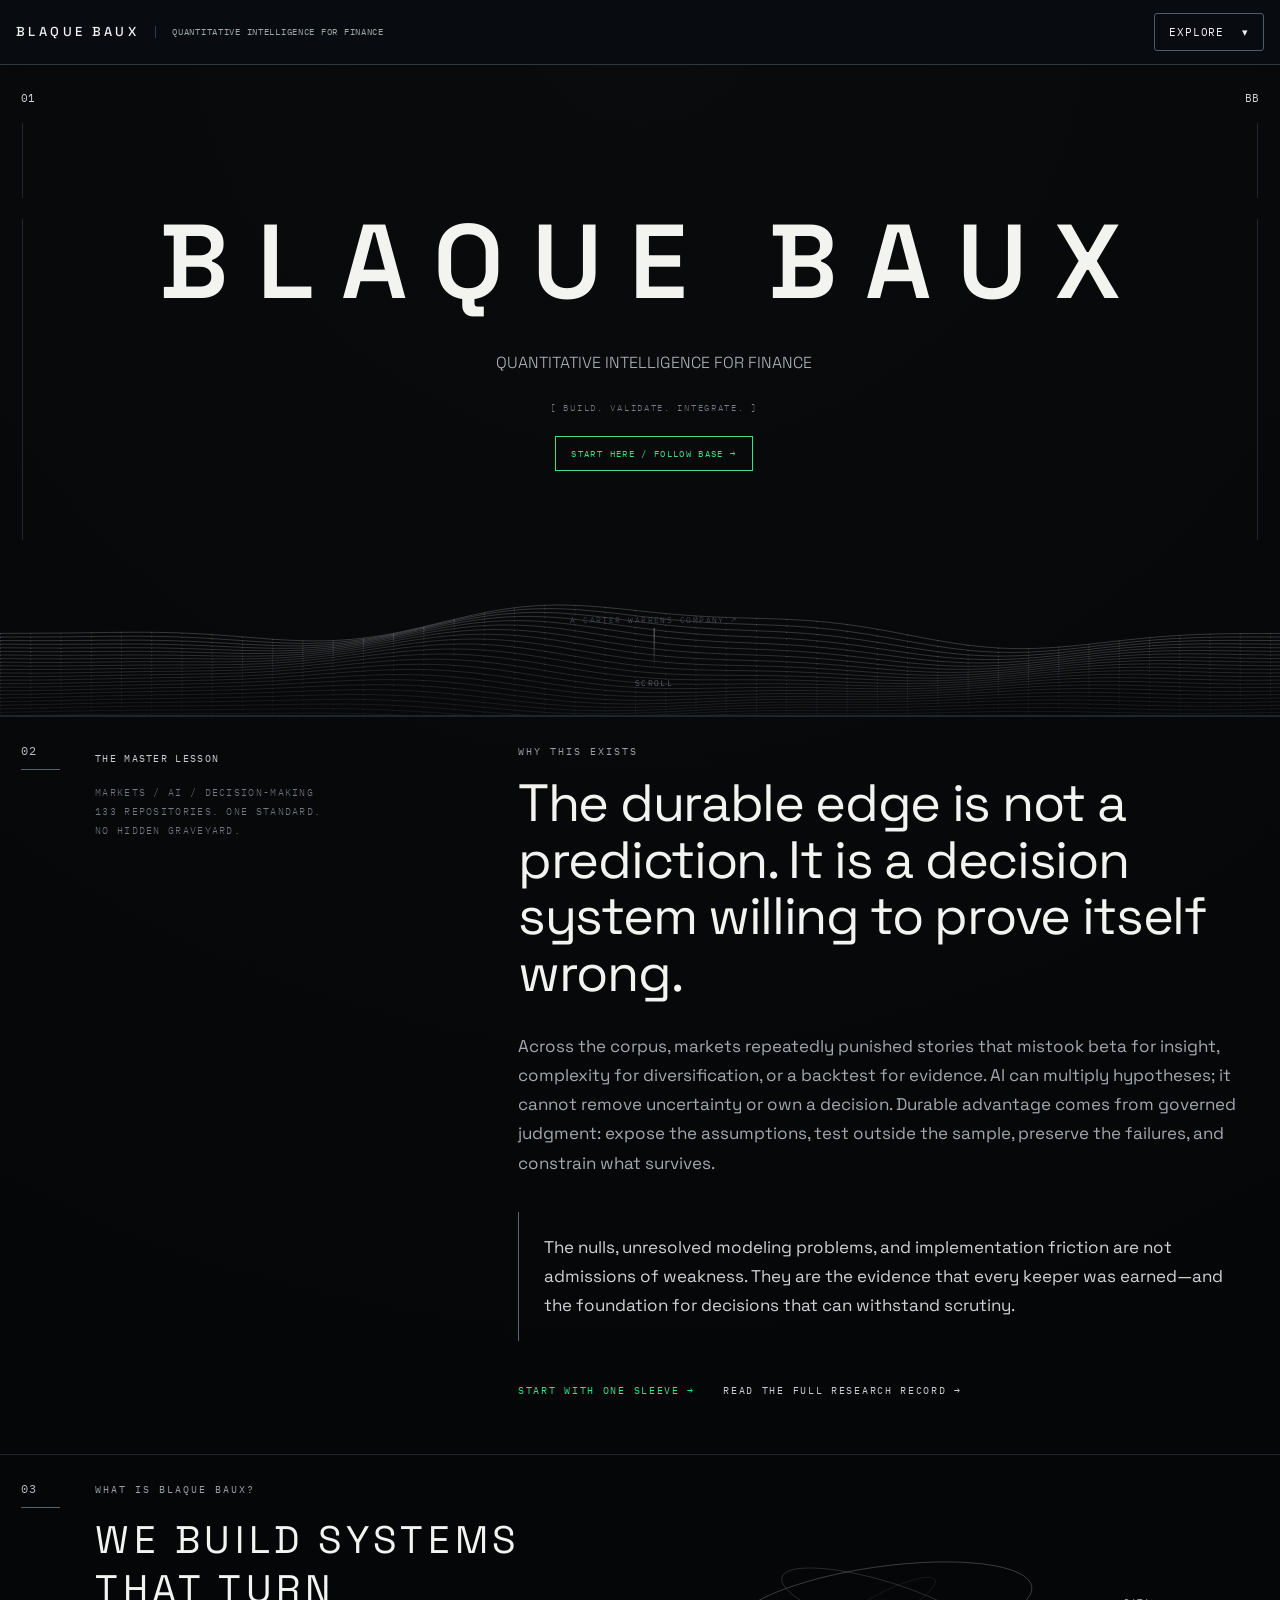
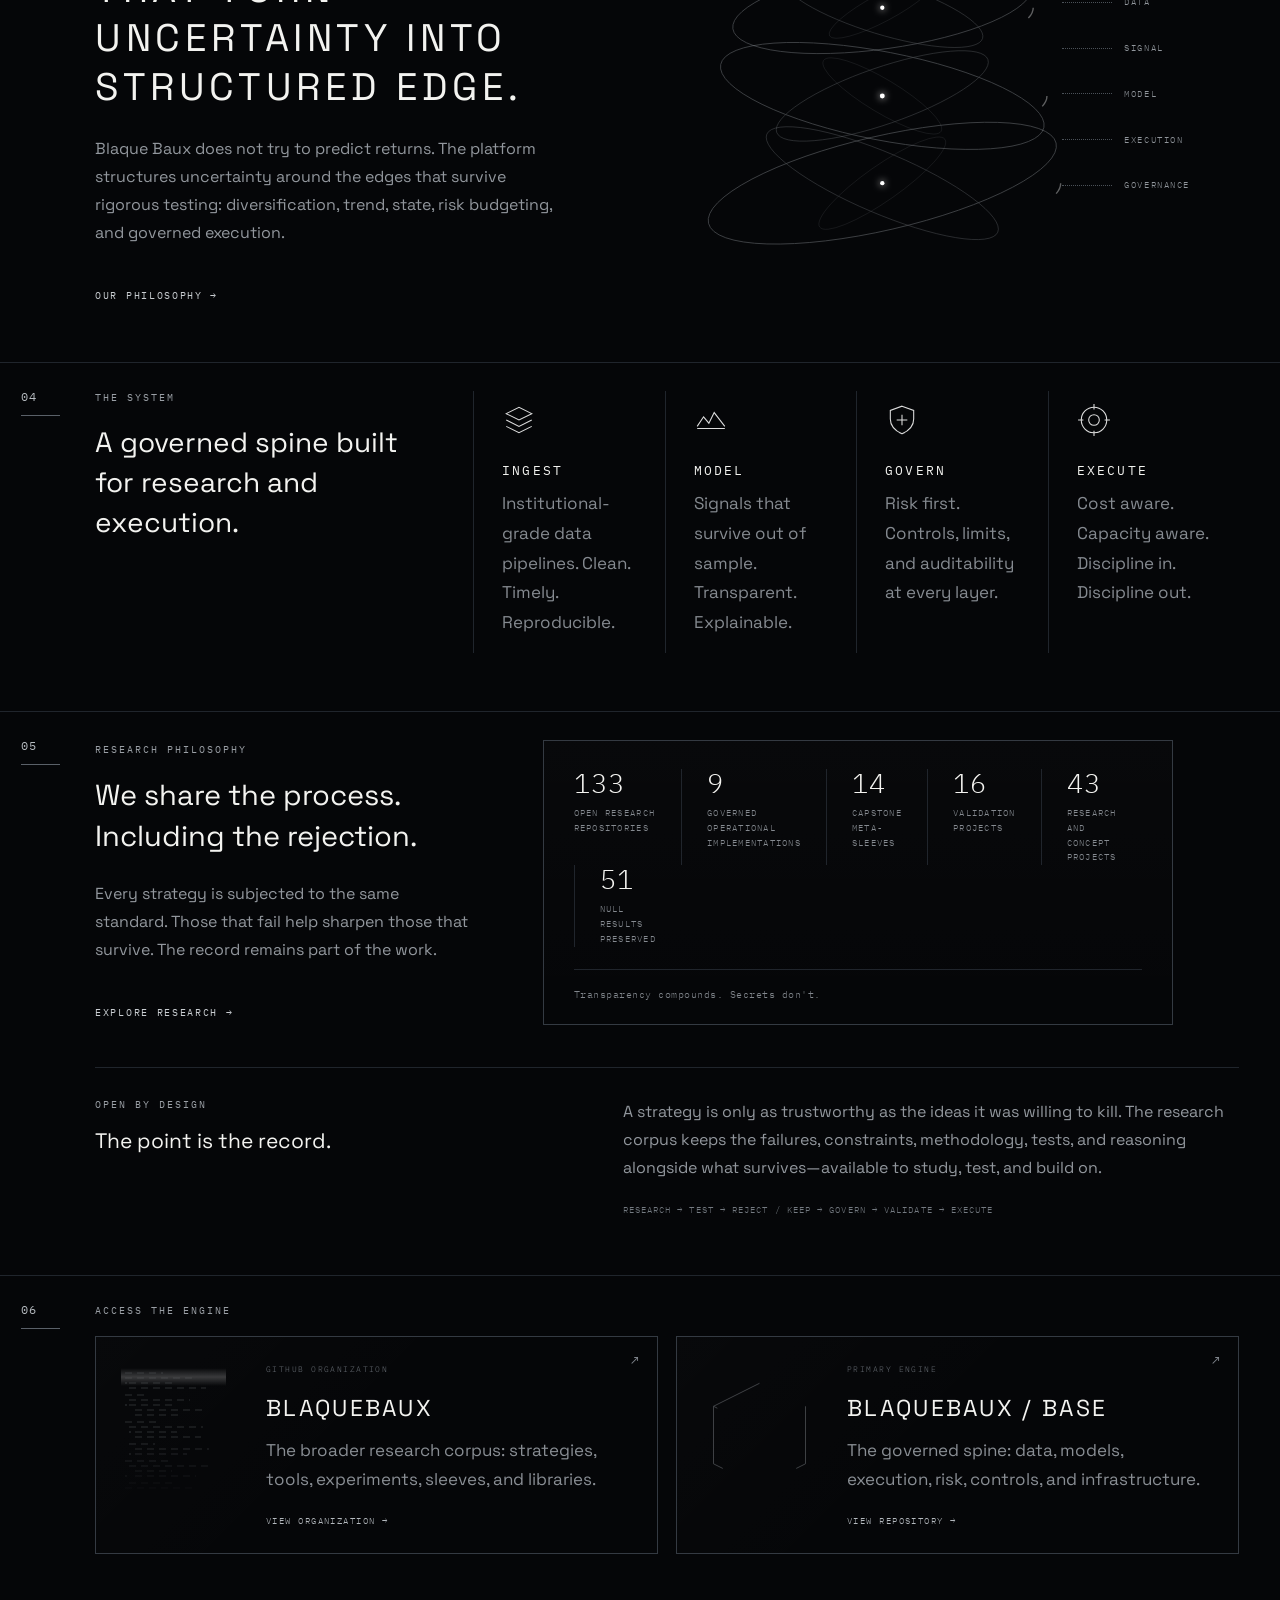
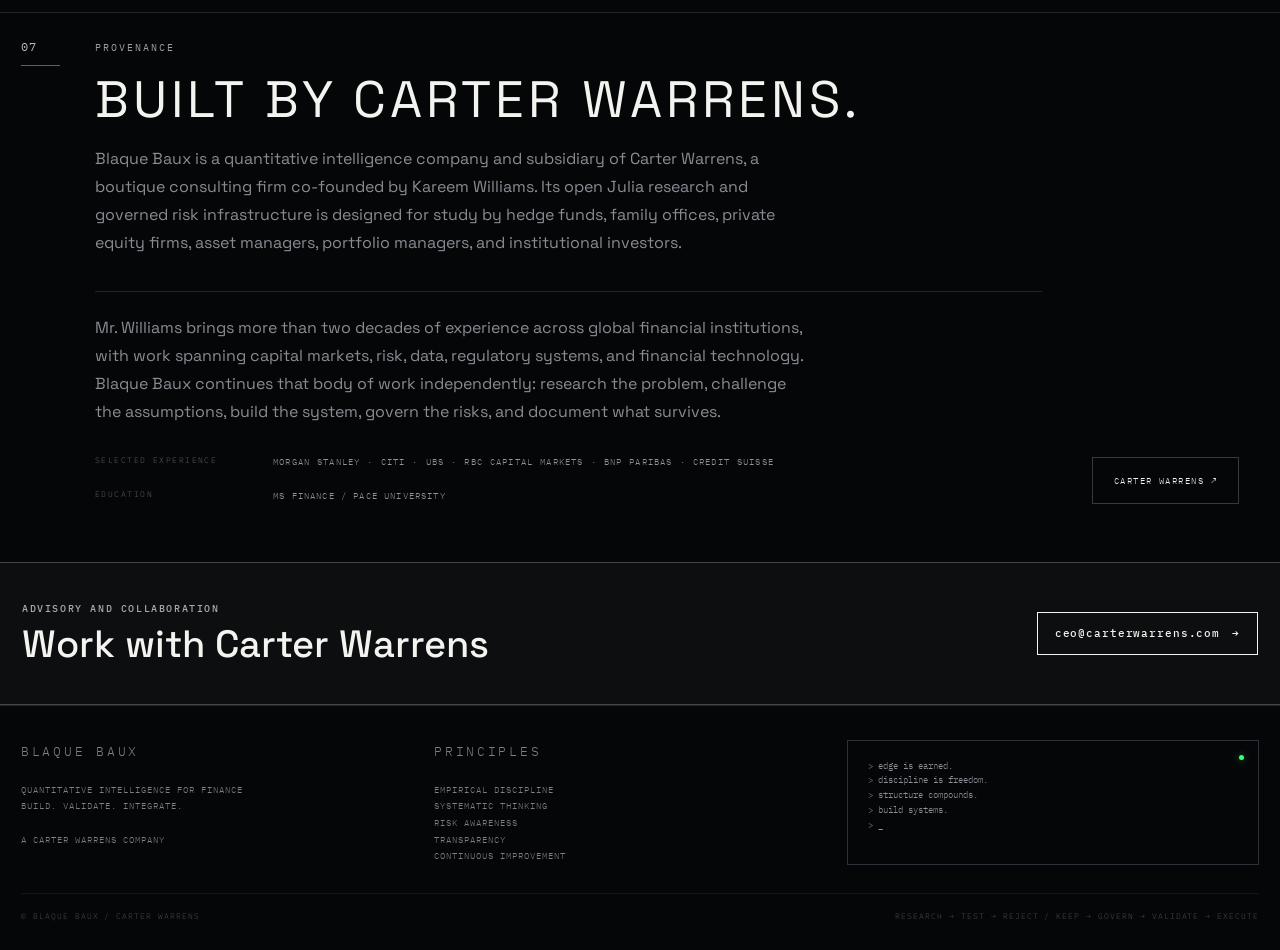
==== commit 1920355a: "Add Phase 3 evidence readiness gates" ====
--- a/index.html
+++ b/index.html
@@ -738,7 +738,7 @@
 <body>
 <div class="scan"></div>
 
-<nav class="bb-site-nav" aria-label="Site navigation"><div class="bb-nav-inner"><a class="bb-wordmark" href="/">BLAQUE BAUX</a><span class="bb-positioning">Quantitative Intelligence for Finance</span><details class="bb-menu"><summary>Explore</summary><div class="bb-menu-panel"><a href="/" aria-current="page">Home</a><a href="/analysis/">Analysis</a><a href="/start/">Start here</a><a href="/#system">System</a><a href="/corpus/">Corpus</a><a href="/labs/">Labs</a><a href="/capstone/">Capstone</a><a href="/block/">Block</a><a href="/tracker/">Tracker</a><a href="/toolkit/">Toolkit</a><a href="/bumble/">Bumble</a><a href="/about/">About</a><a href="/#carter-warrens">Carter Warrens</a><a href="https://github.com/blaquebaux" target="_blank" rel="noopener noreferrer">GitHub ↗</a></div></details></div></nav>
+<nav class="bb-site-nav" aria-label="Site navigation"><div class="bb-nav-inner"><a class="bb-wordmark" href="/">BLAQUE BAUX</a><span class="bb-positioning">Quantitative Intelligence for Finance</span><details class="bb-menu"><summary>Explore</summary><div class="bb-menu-panel"><a href="/" aria-current="page">Home</a><a href="/analysis/">Analysis</a><a href="/start/">Start here</a><a href="/#system">System</a><a href="/corpus/">Corpus</a><a href="/labs/">Labs</a><a href="/capstone/">Capstone</a><a href="/block/">Block</a><a href="/tracker/">Tracker</a><a href="/toolkit/">Toolkit</a><a href="/bumble/">Bumble</a><a href="/about/">About</a><a href="/evidence/">Data & evidence</a><a href="/#carter-warrens">Carter Warrens</a><a href="https://github.com/blaquebaux" target="_blank" rel="noopener noreferrer">GitHub ↗</a></div></details></div></nav>
 
 <header class="hero">
   <canvas id="waveCanvas"></canvas>
